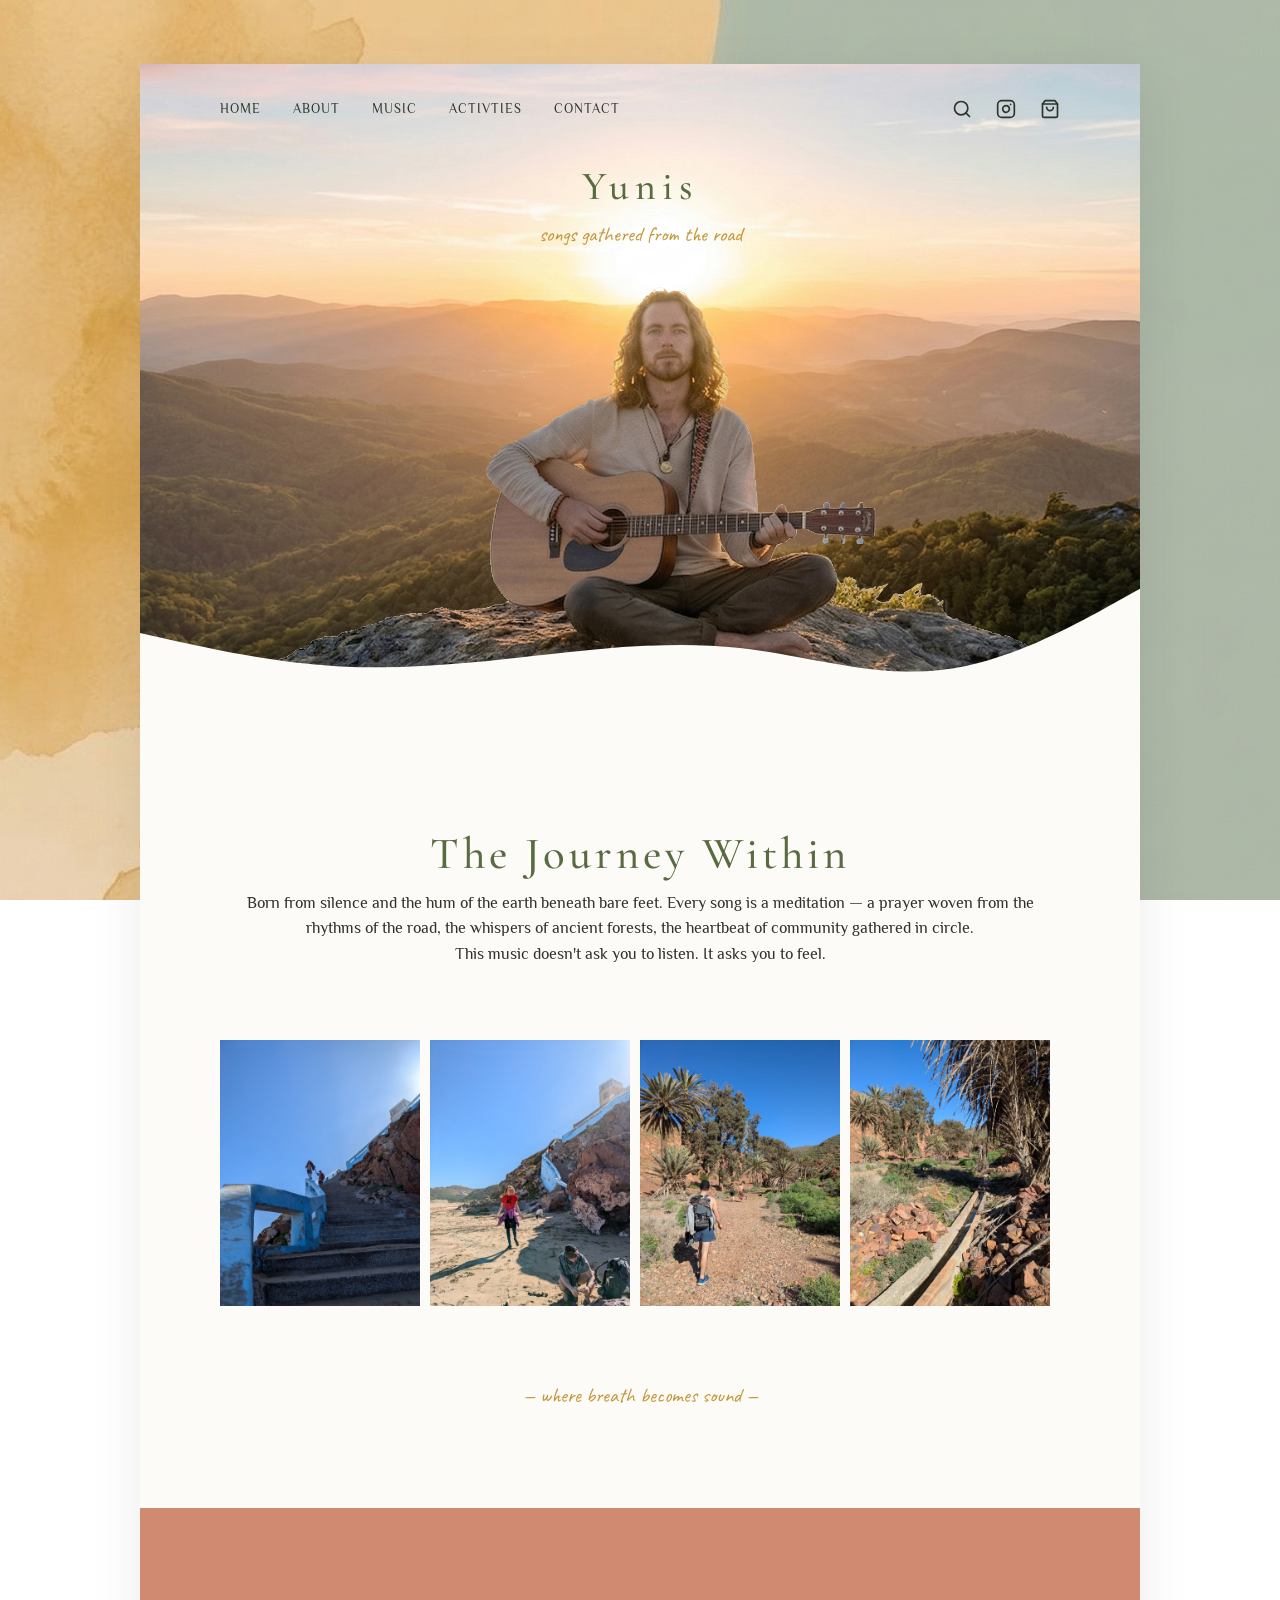
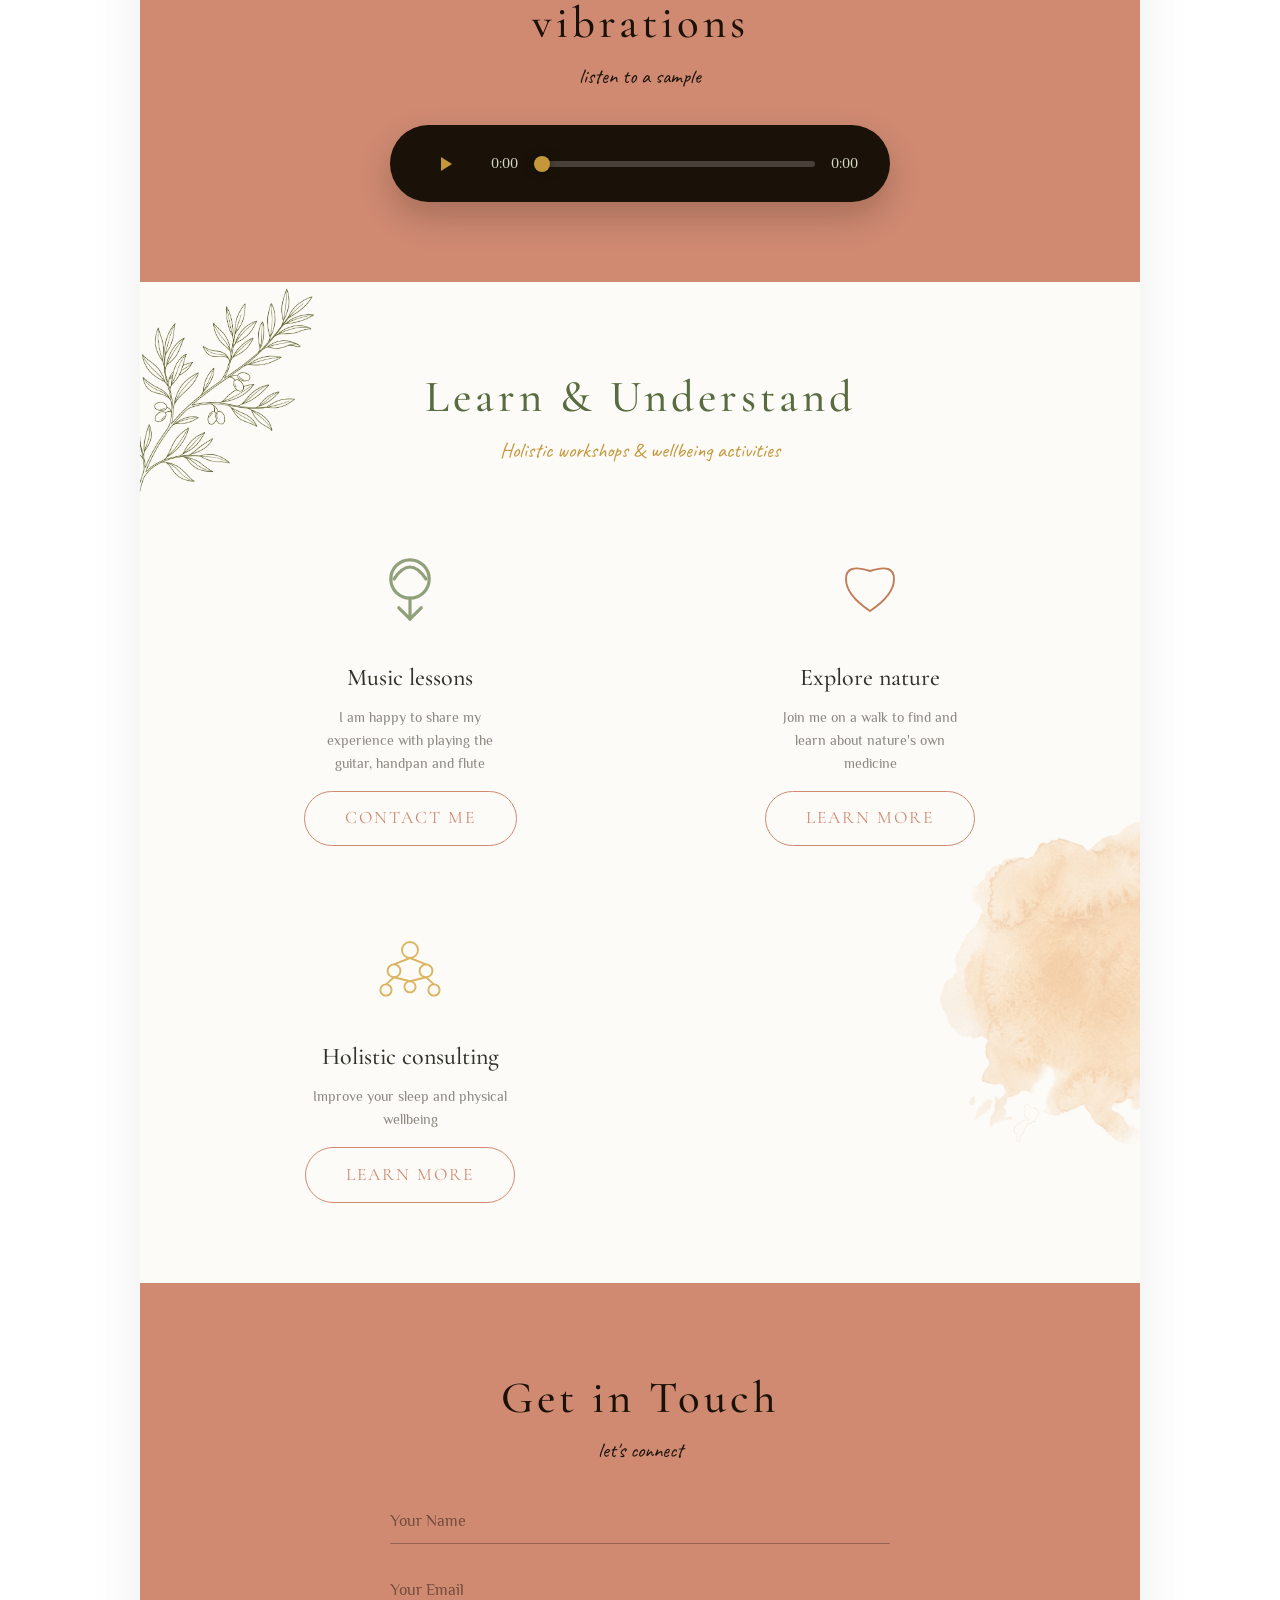
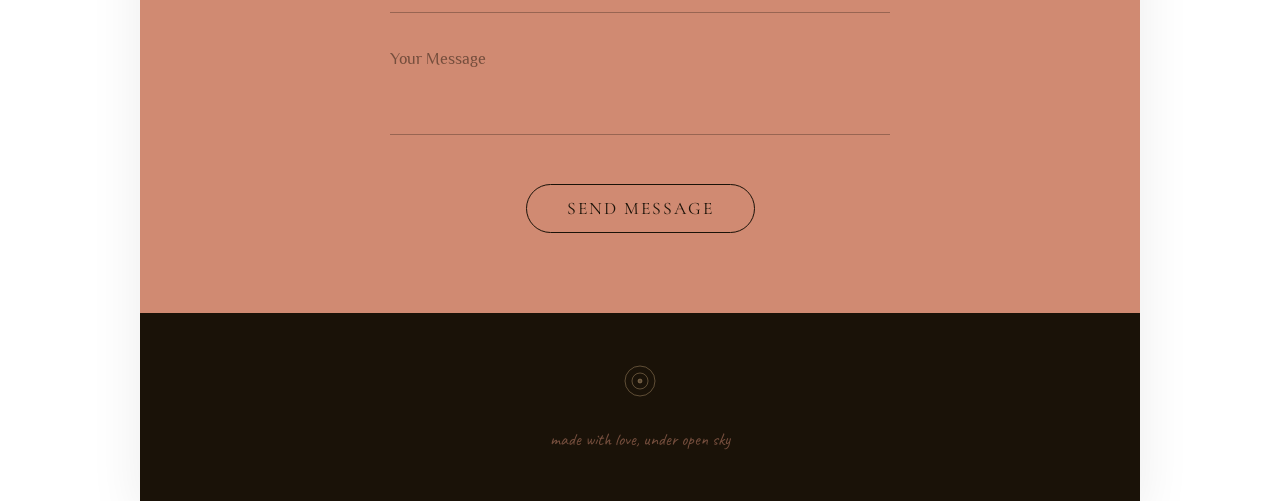
==== index.html @ eb27892f "wip" ====
<!DOCTYPE html>
<html lang="en">
<head>
    <meta charset="UTF-8">
    <meta name="viewport" content="width=device-width, initial-scale=1.0">
    <title>Yunis | Musician & Workshops</title>
    <link rel="stylesheet" href="style.css">
</head>
<body>

<div class="page-container">
    <header class="hero-header">
        <div class="parallax-bg layer-bg"></div>
        <div class="parallax-bg layer-fg"></div>
        <nav class="navbar">
            <ul class="nav-links">
                <li><a href="/">HOME</a></li>
                <li><a href="#about">ABOUT</a></li>
                <li><a href="#music">MUSIC</a></li>
                <li><a href="#activities">ACTIVTIES</a></li>
                <li><a href="#contact">CONTACT</a></li>
            </ul>
            <div class="nav-icons">
                <svg class="icon" viewBox="0 0 24 24" fill="none" stroke="currentColor" stroke-width="2"
                     stroke-linecap="round" stroke-linejoin="round">
                    <circle cx="11" cy="11" r="8"></circle>
                    <line x1="21" y1="21" x2="16.65" y2="16.65"></line>
                </svg>
                <svg class="icon" viewBox="0 0 24 24" fill="none" stroke="currentColor" stroke-width="2"
                     stroke-linecap="round" stroke-linejoin="round">
                    <rect x="2" y="2" width="20" height="20" rx="5" ry="5"></rect>
                    <path d="M16 11.37A4 4 0 1 1 12.63 8 4 4 0 0 1 16 11.37z"></path>
                    <line x1="17.5" y1="6.5" x2="17.51" y2="6.5"></line>
                </svg>
                <svg class="icon" viewBox="0 0 24 24" fill="none" stroke="currentColor" stroke-width="2"
                     stroke-linecap="round" stroke-linejoin="round">
                    <path d="M6 2L3 6v14a2 2 0 0 0 2 2h14a2 2 0 0 0 2-2V6l-3-4z"></path>
                    <line x1="3" y1="6" x2="21" y2="6"></line>
                    <path d="M16 10a4 4 0 0 1-8 0"></path>
                </svg>
            </div>
        </nav>

        <div>
            <h1>Yunis</h1>
            <p class="section-subtitle">songs gathered from the road</p>

        </div>

        <div class="wave-bottom">
            <svg viewBox="0 0 1440 320" preserveAspectRatio="none">
                <path fill="#FDFBF7" fill-opacity="1"
                      d="M0,160L48,170.7C96,181,192,203,288,208C384,213,480,203,576,192C672,181,768,171,864,181.3C960,192,1056,224,1152,213.3C1248,203,1344,149,1392,122.7L1440,96L1440,320L1392,320C1344,320,1248,320,1152,320C1056,320,960,320,864,320C768,320,672,320,576,320C480,320,384,320,288,320C192,320,96,320,48,320L0,320Z"></path>
            </svg>
        </div>
    </header>

    <main>
        <section id="about">
            <h2 class="section-title">The Journey Within</h2>

            <p>
                Born from silence and the hum of the earth beneath bare feet. Every song is a meditation — a prayer
                woven from the rhythms of the road, the whispers of ancient forests, the heartbeat of community gathered
                in circle.
            </p>
            <p>
                This music doesn't ask you to listen. It asks you to feel.
            </p>
            <span class="separator"></span>

            <div class="gallery">
                <img class="gallery-image" src="assets/images/photo_5440877095157437845_y.jpg">
                <img class="gallery-image" src="assets/images/photo_5440877095157437846_y.jpg">
                <img class="gallery-image" src="assets/images/photo_5440877095157437847_y.jpg">
                <img class="gallery-image" src="assets/images/photo_5440877095157437848_y.jpg">
            </div>

            <span class="separator"></span>

            <p class="section-subtitle">— where breath becomes sound —</p>

        </section>

        <section id="music">
            <h2 class="section-title">vibrations</h2>
            <p class="section-subtitle">listen to a sample</p>
            <div class="music-player-container">
                <div class="custom-player">
                    <audio id="audio-element">
                        <source src="../yunis.mp3" type="audio/mpeg">
                    </audio>
                    <button id="play-pause-btn" class="player-btn">
                        <svg class="play-icon" viewBox="0 0 24 24" fill="currentColor">
                            <path d="M8 5v14l11-7z"/>
                        </svg>
                        <svg class="pause-icon" viewBox="0 0 24 24" fill="currentColor" style="display: none;">
                            <path d="M6 19h4V5H6v14zm8-14v14h4V5h-4z"/>
                        </svg>
                    </button>
                    <div class="progress-container">
                        <span id="current-time">0:00</span>
                        <input type="range" id="progress-bar" value="0" max="100">
                        <span id="duration">0:00</span>
                    </div>
                </div>
            </div>
        </section>

        <section id="activities">
            <img src="assets/images/plant_branch_1775364605554.png" alt="" class="decoration plant-1">
            <img src="assets/images/smudge_orange_1775364639186.png" alt="" class="decoration smudge-1">

            <h2 class="section-title">Learn & Understand</h2>
            <p class="section-subtitle">Holistic workshops & wellbeing activities</p>

            <div class="retreats-grid">
                <div class="retreat-card">
                    <div class="icon-wrapper">
                        <svg viewBox="0 0 50 50" fill="none" stroke="#8fa07a" stroke-width="2" stroke-linecap="round">
                            <circle cx="25" cy="20" r="12"></circle>
                            <path d="M25,32 L25,45"></path>
                            <path d="M18,38 L25,45 L32,38"></path>
                            <path d="M15,20 Q25,5 35,20"></path>
                        </svg>
                    </div>
                    <h3>Music lessons</h3>
                    <p class="desc">I am happy to share my experience with playing the guitar, handpan and flute</p>
                    <a href="#" class="btn-primary">Contact me</a>
                </div>

                <div class="retreat-card">
                    <div class="icon-wrapper">
                        <svg viewBox="0 0 50 50" fill="none" stroke="#c17c5a" stroke-width="1.2" stroke-linecap="round">
                            <path d="M25,40 Q10,30 10,20 Q10,10 25,15 Q40,10 40,20 Q40,30 25,40Z"></path>
                        </svg>
                    </div>
                    <h3>Explore nature</h3>
                    <p class="desc">Join me on a walk to find and learn about nature's own medicine</p>
                    <a href="#" class="btn-primary">LEARN MORE</a>
                </div>

                <div class="retreat-card">
                    <div class="icon-wrapper">
                        <svg viewBox="0 0 50 50" fill="none" stroke="#dbb563" stroke-width="1.2" stroke-linecap="round">
                            <circle cx="25" cy="15" r="5"></circle>
                            <circle cx="15" cy="28" r="4"></circle>
                            <circle cx="35" cy="28" r="4"></circle>
                            <circle cx="10" cy="40" r="3.5"></circle>
                            <circle cx="25" cy="38" r="3.5"></circle>
                            <circle cx="40" cy="40" r="3.5"></circle>
                            <path d="M25,20 L15,24 M25,20 L35,24 M15,32 L10,36.5 M15,32 L25,34.5 M35,32 L25,34.5 M35,32 L40,36.5"></path>
                        </svg>
                    </div>
                    <h3>Holistic consulting</h3>
                    <p class="desc">Improve your sleep and physical wellbeing</p>
                    <a href="#" class="btn-primary">LEARN MORE</a>
                </div>
            </div>
        </section>
        <section id="contact">
            <h2 class="section-title">Get in Touch</h2>
            <p class="section-subtitle">let's connect</p>
            
            <form class="contact-form">
                <div class="form-group">
                    <input type="text" id="name" name="name" placeholder="Your Name" required>
                </div>
                <div class="form-group">
                    <input type="email" id="email" name="email" placeholder="Your Email" required>
                </div>
                <div class="form-group">
                    <textarea id="message" name="message" rows="4" placeholder="Your Message" required></textarea>
                </div>
                <button type="submit" class="btn-primary form-submit">Send Message</button>
            </form>
        </section>
    </main>
    <footer style="background:var(--color-bg-dark);padding:3rem 2rem;text-align:center;">
        <svg width="40" height="40" viewBox="0 0 40 40" fill="none" stroke="#c9a87c" stroke-width="1"
             stroke-opacity="0.4" style="margin-bottom:1rem;">
            <circle cx="20" cy="20" r="15"></circle>
            <circle cx="20" cy="20" r="8"></circle>
            <circle cx="20" cy="20" r="2" fill="#c9a87c" fill-opacity="0.4"></circle>
        </svg>
        <p style="font-family:'Caveat',cursive;font-size:1.1rem;color:var(--color-terracotta);opacity:0.5;">
            made with love, under open sky
        </p>
    </footer>
</div>

<script>
    document.addEventListener('scroll', function() {
        const scrollPosition = window.pageYOffset;
        const bgLayer = document.querySelector('.layer-bg');
        const fgLayer = document.querySelector('.layer-fg');
        
        // Translate layers to create a parallax effect.
        // The background moves slower than the foreground.
        if (bgLayer) {
            bgLayer.style.transform = 'translateY(' + (scrollPosition * 0.5) + 'px)';
        }
        if (fgLayer) {
            fgLayer.style.transform = 'translateY(' + (scrollPosition * 0.2) + 'px)';
        }
    });

    // Custom Audio Player UI
    const audio = document.getElementById('audio-element');
    const playBtn = document.getElementById('play-pause-btn');
    
    if (audio && playBtn) {
        const playIcon = playBtn.querySelector('.play-icon');
        const pauseIcon = playBtn.querySelector('.pause-icon');
        const progressBar = document.getElementById('progress-bar');
        const currentTimeEl = document.getElementById('current-time');
        const durationEl = document.getElementById('duration');

        const formatTime = (secs) => {
            if (isNaN(secs)) return "0:00";
            const m = Math.floor(secs / 60);
            const s = Math.floor(secs % 60);
            return `${m}:${s < 10 ? '0' : ''}${s}`;
        };

        const updateDuration = () => {
            durationEl.textContent = formatTime(audio.duration);
            progressBar.max = audio.duration;
        };

        if (audio.readyState >= 1) updateDuration();
        audio.addEventListener('loadedmetadata', updateDuration);

        playBtn.addEventListener('click', () => {
            if (audio.paused) {
                audio.play();
                playIcon.style.display = 'none';
                pauseIcon.style.display = 'block';
            } else {
                audio.pause();
                playIcon.style.display = 'block';
                pauseIcon.style.display = 'none';
            }
        });

        audio.addEventListener('timeupdate', () => {
            progressBar.value = audio.currentTime;
            currentTimeEl.textContent = formatTime(audio.currentTime);
            const percentage = (audio.currentTime / audio.duration) * 100 || 0;
            progressBar.style.background = `linear-gradient(to right, var(--color-golden) 0%, var(--color-golden) ${percentage}%, rgba(255,255,255,0.2) ${percentage}%, rgba(255,255,255,0.2) 100%)`;
        });

        progressBar.addEventListener('input', () => {
            audio.currentTime = progressBar.value;
        });

        audio.addEventListener('ended', () => {
            playIcon.style.display = 'block';
            pauseIcon.style.display = 'none';
            progressBar.value = 0;
            currentTimeEl.textContent = '0:00';
            progressBar.style.background = `rgba(255,255,255,0.2)`;
        });
    }
</script>
</body>
---- style.css ----
@import url('https://fonts.googleapis.com/css2?family=Cormorant+Garamond:ital,wght@0,300;0,400;0,600;1,300;1,400&family=Philosopher:ital,wght@0,400;0,700;1,400&family=Caveat:wght@400;500;600&display=swap');

:root {
    --color-bg-light: #FDFBF7; /* Even lighter off-white for the main container */
    --color-bg-dark: #1a1208;
    --color-text-dark: #2F332A; /* Deep dark olive/brown for contrast */
    --color-text-light: #8A8881;
    --color-olive: #596B40; /* Accurate mockup olive green */
    --color-terracotta: #D08A72; /* Warm terracotta/dusty rose */
    --color-sand: #D5D7C7; /* Pale sage green for outer background */
    --color-golden: #c4973b;

    --font-heading: 'Cormorant Garamond', serif;
    --font-subtitle: 'Caveat', cursive;
    --font-body: 'Philosopher', sans-serif;

    --space-sm: 1rem;
    --space-md: 2rem;
    --space-lg: 5rem;
    --space-xl: 10rem;
}

* {
    margin: 0;
    padding: 0;
    box-sizing: border-box;
}

body {
    color: var(--color-text-dark);
    font-family: var(--font-body);
    line-height: 1.6;
    overflow-x: hidden;
    position: relative;

    background-image: url('assets/bg/bg-pattern.png');
    background-size: cover;
    background-position: center;
    background-repeat: no-repeat;
    background-attachment: fixed;
}

/* Typography */
h1, h2, h3, h4, .section-title {
    font-family: var(--font-heading), serif;
    font-weight: 500;
    text-align: center;
}

h1 {
    font-size: 2.5rem;
    color: var(--color-olive);
    letter-spacing: 6px;
}

.section-title {
    font-size: 2.8rem;
    letter-spacing: 4px;
    color: var(--color-olive);
}

.section-subtitle {
    text-align: center;
    font-family: var(--font-subtitle);
    font-size: 1.3rem;
    color: var(--color-golden);
    margin-bottom: 1rem;
    /*font-size: 1.1rem;*/
    /*font-style: italic;*/
    /*color: var(--color-text-light);*/
    /*margin-bottom: var(--space-lg);*/
    /*font-weight: 400;*/
}

.page-container {
    max-width: 1000px;
    width: 95%;
    margin: 4rem auto 0 auto;
    background-color: var(--color-bg-light);
    box-shadow: 0 15px 50px rgba(0,0,0,0.08); /* Soft floating shadow */
    position: relative;
    overflow: hidden;
}

header {
    position: relative;
    height: 75vh;
    overflow: hidden;
    display: flex;
    flex-direction: column;
}

header .parallax-bg {
    position: absolute;
    top: -10%; 
    left: -10%;
    right: -10%;
    bottom: -10%;
    background-size: cover;
    background-repeat: no-repeat;
    z-index: 0;
    will-change: transform;
}

header .layer-bg {
    background-image: url("assets/bg/background.png");
    background-position: center center;
}

header .layer-fg {
    background-image: url("assets/bg/foreground.png");
    background-position: center bottom;
}

header > *:not(.parallax-bg):not(.wave-bottom) {
    position: relative;
    z-index: 2;
}

.wave-bottom {
    position: absolute;
    bottom: -5px; /* Offset subpixel rendering */
    left: 0;
    width: 100%;
    line-height: 0;
    z-index: 3;
}

section {
    padding: var(--space-lg) var(--space-lg);
    text-align: center;
    position: relative;
    z-index: 5;
    background: transparent;
}

.separator {
    display: inline-block;
    margin: var(--space-md) 0;
}
.gallery {
    display: flex;
    gap: 10px;
    object-fit: cover;
    /*flex-direction: column;*/
    /*justify-content: space-evenly;*/
}

.gallery-image {
    max-width: 200px;
    height: auto;
}

.decoration {
    position: absolute;
}

.plant-1 {
    top: 0;
    left: -28px;
    width: 20%;
    transform: rotate(2deg);
}

.smudge-1 {
    top: 50%;
    right: -150px;
    width: 40%;
    opacity: 0.4;
}

.retreats-grid {
    display: grid;
    grid-template-columns: repeat(auto-fit, minmax(250px, 1fr));
    gap: var(--space-lg);
    margin-top: var(--space-lg);
}

.retreat-card {
    display: flex;
    flex-direction: column;
    align-items: center;
    transition: transform 0.4s ease;
}

.retreat-card:hover {
    transform: translateY(-10px);
}

.icon-wrapper {
    width: 80px;
    height: 80px;
    margin-bottom: var(--space-md);
}

/* Music Section */
#music {
    background-color: var(--color-terracotta);
    color: var(--color-text-dark);
    /* Giving it a solid block feel */
    margin: 0; 
}

#music .section-title,
#music .section-subtitle {
    color: var(--color-bg-dark);
}

.music-player-container {
    display: flex;
    justify-content: center;
    margin-top: var(--space-md);
}

.custom-player {
    display: flex;
    align-items: center;
    gap: 1.5rem;
    background: var(--color-bg-dark);
    padding: 1rem 2rem;
    border-radius: 50px;
    box-shadow: 0 15px 35px rgba(0,0,0,0.2);
    width: 100%;
    max-width: 500px;
}

.player-btn {
    background: none;
    border: none;
    color: var(--color-golden);
    cursor: pointer;
    width: 45px;
    height: 45px;
    display: flex;
    justify-content: center;
    align-items: center;
    border-radius: 50%;
    transition: all 0.3s ease;
    flex-shrink: 0;
}

.player-btn:hover {
    background: rgba(255, 255, 255, 0.05);
    transform: scale(1.05);
}

.player-btn svg {
    width: 24px;
    height: 24px;
}

.progress-container {
    display: flex;
    align-items: center;
    gap: 1rem;
    flex-grow: 1;
    color: var(--color-sand);
    font-size: 0.9rem;
    font-family: var(--font-body);
}

#progress-bar {
    -webkit-appearance: none;
    appearance: none;
    flex-grow: 1;
    height: 6px;
    background: rgba(255, 255, 255, 0.2);
    border-radius: 10px;
    cursor: pointer;
    outline: none;
    transition: background 0.1s ease;
}

#progress-bar::-webkit-slider-thumb {
    -webkit-appearance: none;
    appearance: none;
    width: 16px;
    height: 16px;
    border-radius: 50%;
    background: var(--color-golden);
    cursor: pointer;
    box-shadow: 0 0 10px rgba(0,0,0,0.5);
    transition: transform 0.2s ease;
}

#progress-bar::-webkit-slider-thumb:hover {
    transform: scale(1.2);
}

#progress-bar::-moz-range-thumb {
    width: 16px;
    height: 16px;
    border-radius: 50%;
    background: var(--color-golden);
    cursor: pointer;
    border: none;
}

.retreat-card h3 {
    font-size: 1.5rem;
    margin-bottom: 0.5rem;
}

.retreat-card .date {
    font-size: 0.8rem;
    color: var(--color-text-light);
    margin-bottom: 0.5rem;
}

.retreat-card .desc {
    font-size: 0.9rem;
    color: var(--color-text-light);
    max-width: 200px;
    margin-bottom: 1rem;
}

/* Navbar */
.navbar {
    display: flex;
    justify-content: space-between;
    align-items: center;
    padding: var(--space-md) var(--space-lg);
    width: 100%;
}

.nav-links {
    list-style: none;
    display: flex;
    gap: var(--space-md);
}

.nav-links a {
    text-decoration: none;
    color: var(--color-text-dark);
    font-size: 0.8rem;
    font-weight: 500;
    letter-spacing: 1px;
    text-transform: uppercase;
    transition: color 0.3s ease;
    position: relative;
    padding-bottom: 5px;
}

.nav-links a::after {
    content: '';
    position: absolute;
    width: 0;
    height: 1px;
    bottom: 0;
    left: 0;
    background-color: var(--color-terracotta);
    transition: width 0.3s ease;
}

.nav-links a:hover {
    color: var(--color-terracotta);
}

.nav-links a:hover::after {
    width: 100%;
}

.nav-icons {
    display: flex;
    gap: 1.5rem;
}

.icon {
    width: 20px;
    height: 20px;
    cursor: pointer;
    transition: stroke 0.3s ease;
    stroke: var(--color-text-dark);
}

.icon:hover {
    stroke: var(--color-terracotta);
}

/* Buttons */
.btn-primary {
    text-transform: uppercase;
    display: inline-block;
    background-color: transparent;
    color: var(--color-terracotta);
    padding: 0.8rem 2.5rem;
    text-decoration: none;
    font-family: var(--font-heading);
    font-size: 1.1rem;
    letter-spacing: 2px;
    transition: all 0.4s ease;
    border: 1px solid var(--color-terracotta);
    cursor: pointer;
    border-radius: 40px;
    position: relative;
    overflow: hidden;
    z-index: 1;
}

.btn-primary::before {
    content: '';
    position: absolute;
    top: 0; left: 0;
    width: 100%; height: 100%;
    background-color: var(--color-terracotta);
    z-index: -1;
    transition: transform 0.4s ease;
    transform: scaleX(0);
    transform-origin: right;
}

.btn-primary:hover {
    color: white;
}

.btn-primary:hover::before {
    transform: scaleX(1);
    transform-origin: left;
}

/* Contact Section */
#contact {
    background-color: var(--color-terracotta);
    color: var(--color-bg-dark);
}

#contact .section-title,
#contact .section-subtitle {
    color: var(--color-bg-dark);
}

.contact-form {
    max-width: 500px;
    margin: var(--space-md) auto 0;
    display: flex;
    flex-direction: column;
    gap: 1.5rem;
}

.form-group input,
.form-group textarea {
    width: 100%;
    padding: 0.8rem 0;
    background: transparent;
    border: none;
    border-bottom: 1px solid rgba(26, 18, 8, 0.3); /* dark color with low opacity */
    color: var(--color-bg-dark);
    font-family: var(--font-body);
    font-size: 1rem;
    outline: none;
    transition: border-color 0.3s ease;
    resize: none;
}

.form-group input::placeholder,
.form-group textarea::placeholder {
    color: rgba(26, 18, 8, 0.5);
}

.form-group input:focus,
.form-group textarea:focus {
    border-bottom-color: var(--color-bg-dark);
}

.form-submit {
    margin-top: 1rem;
    align-self: center; /* Centering the button */
    border-color: var(--color-bg-dark);
    color: var(--color-bg-dark);
}

.form-submit::before {
    background-color: var(--color-bg-dark);
}

.form-submit:hover {
    color: var(--color-terracotta);
}
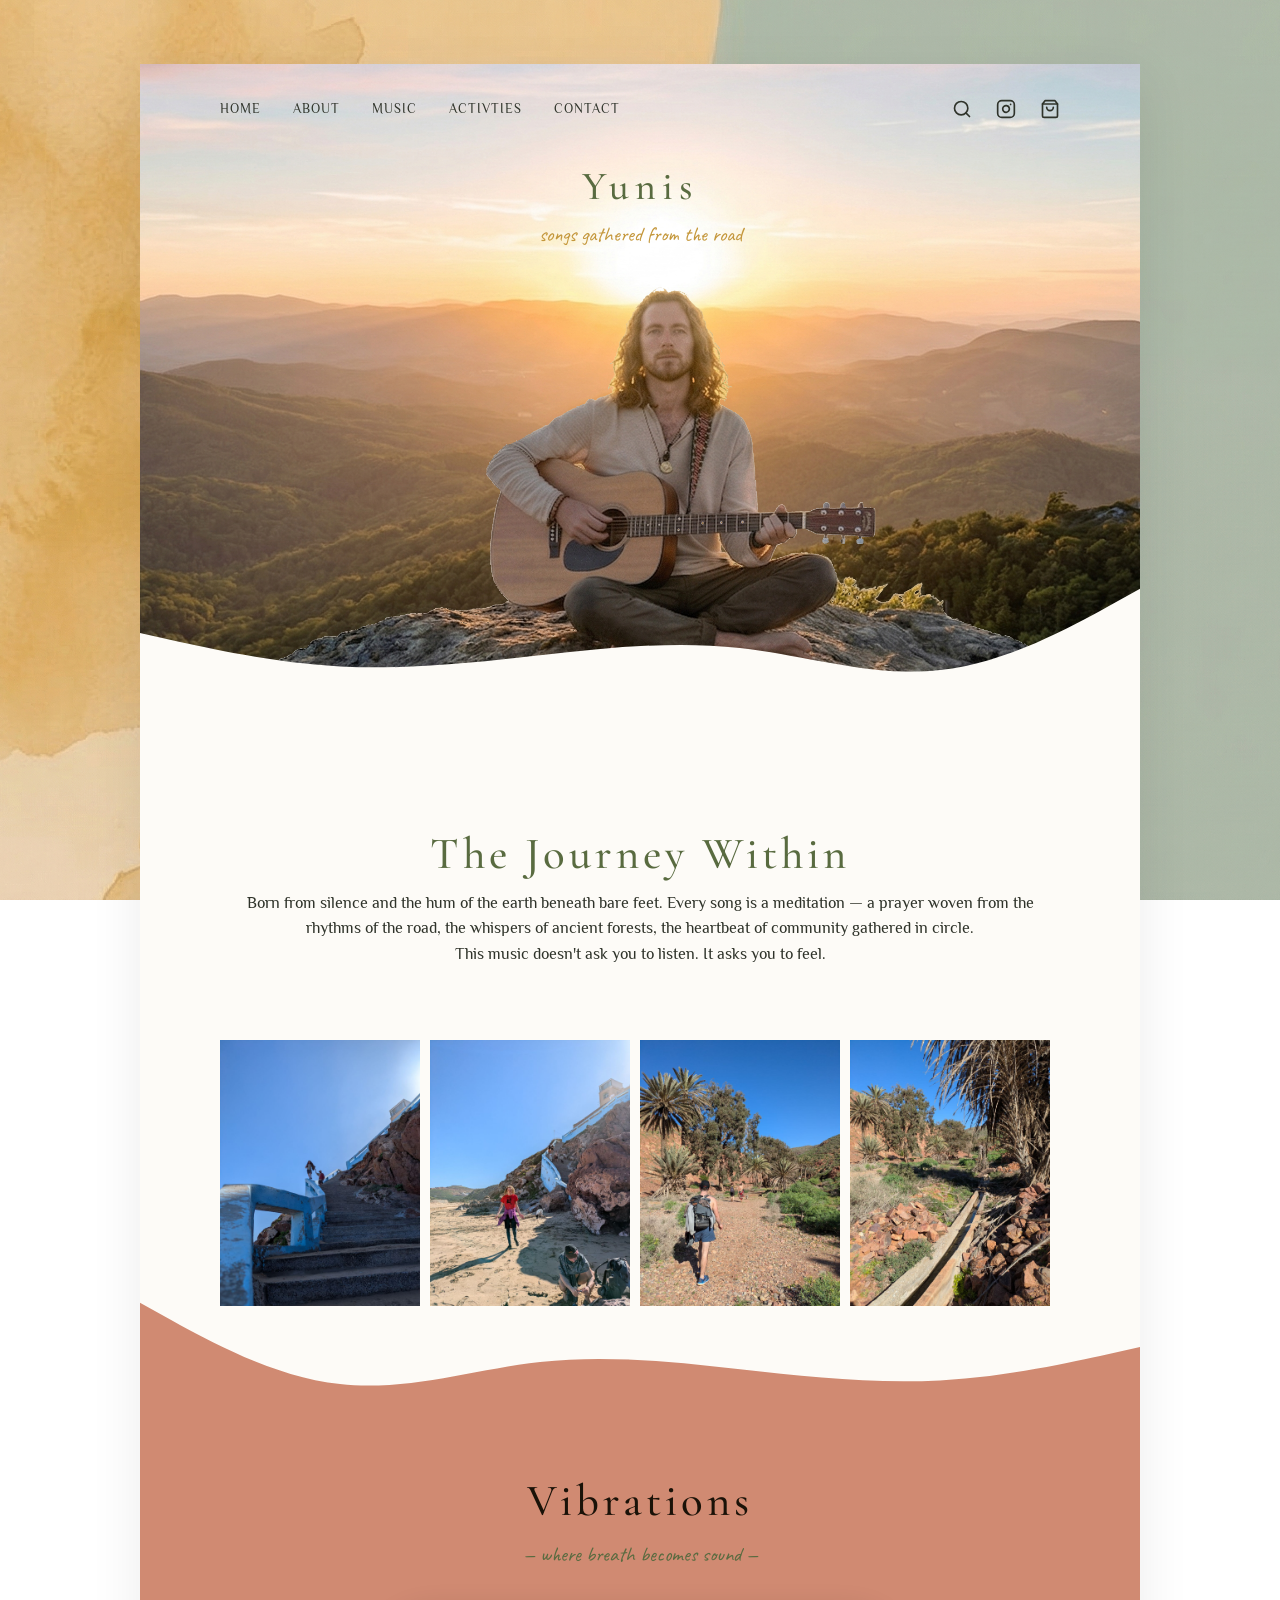
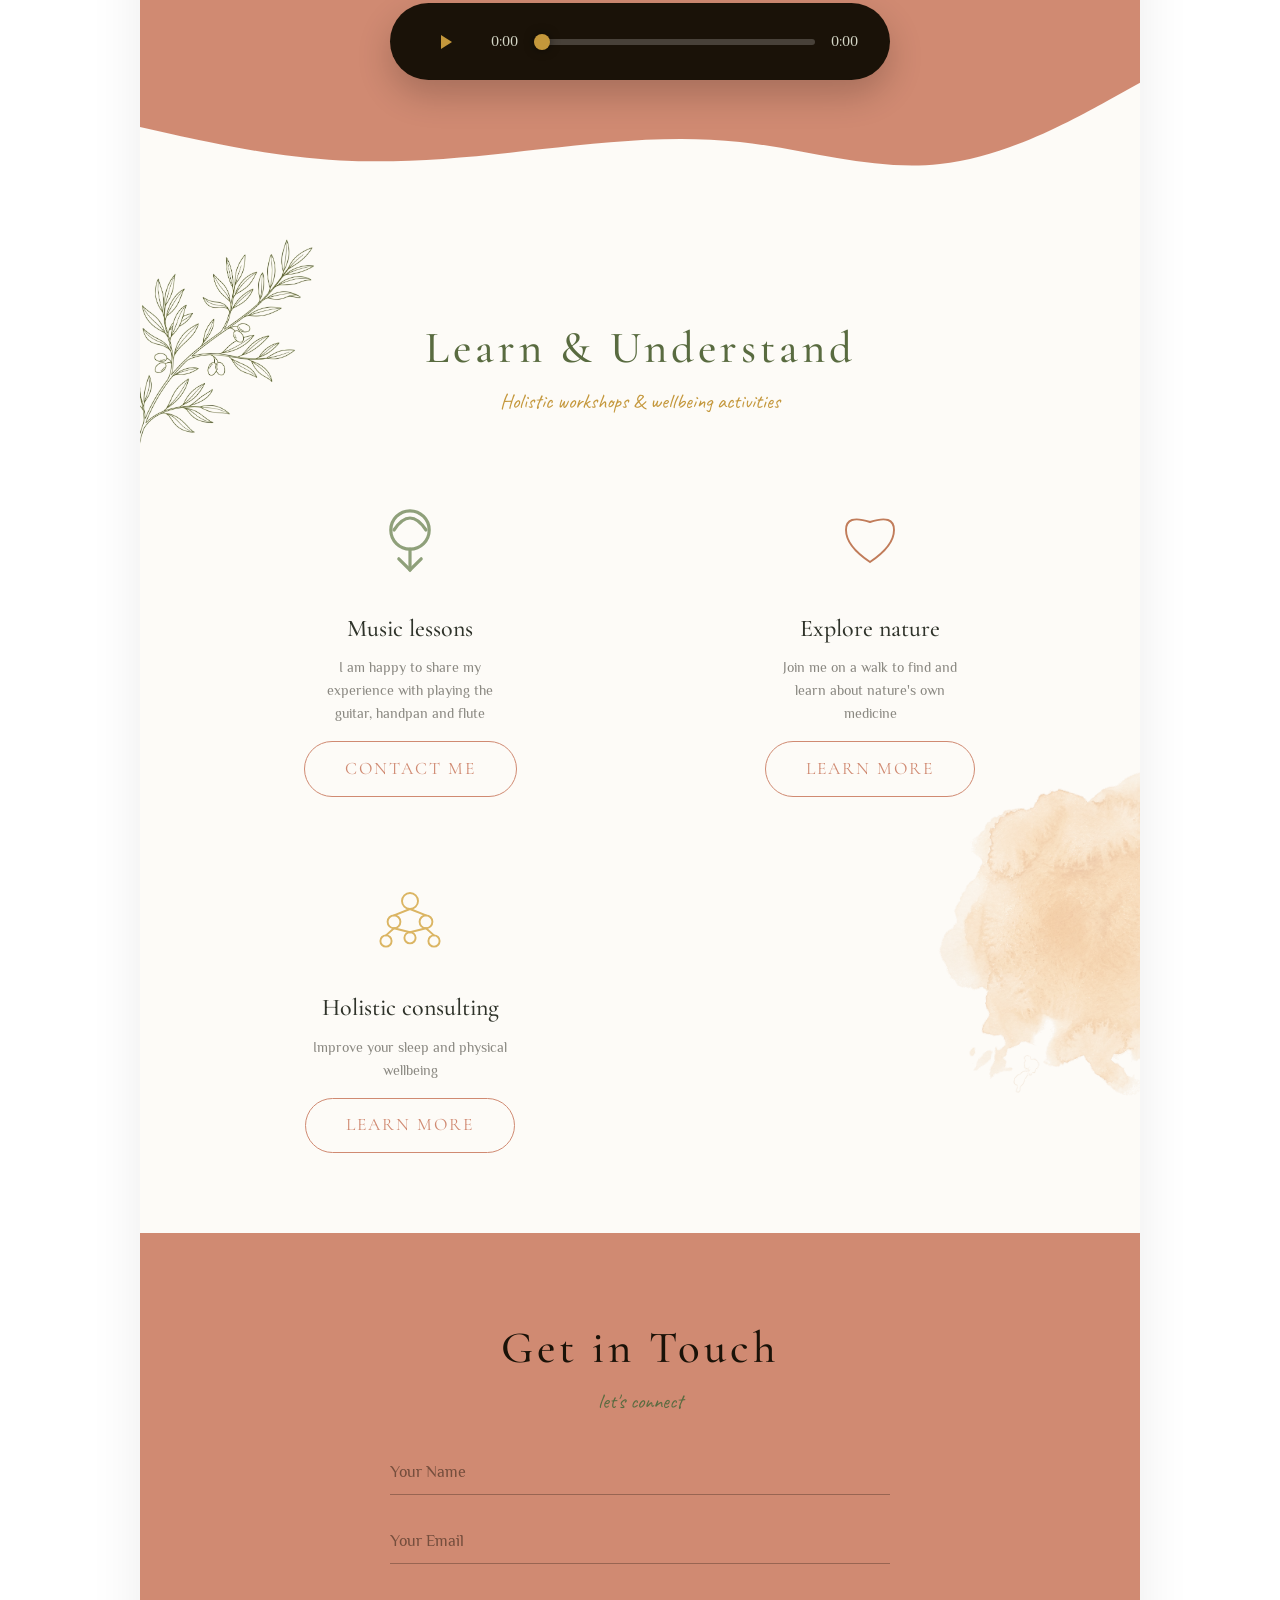
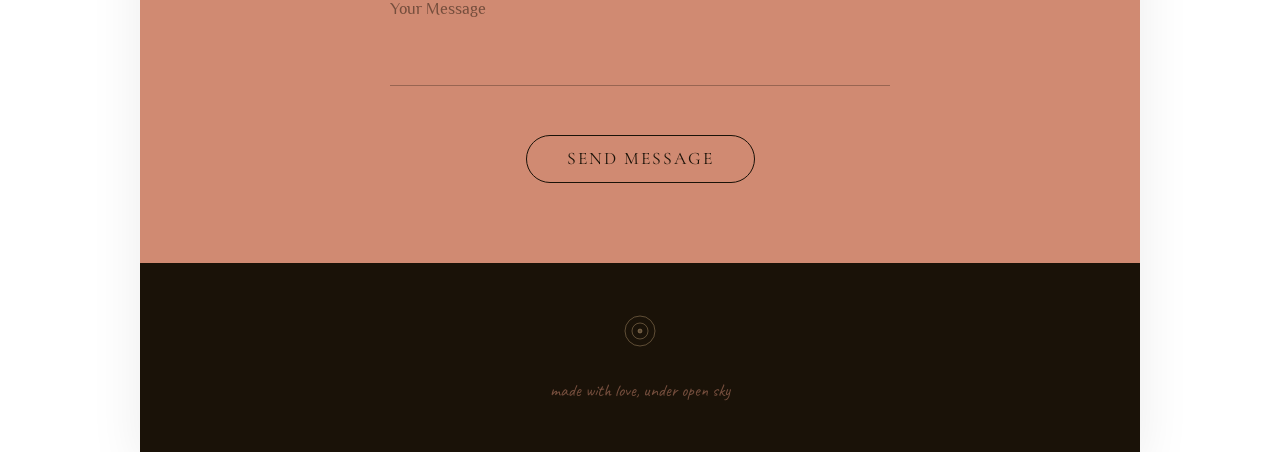
==== commit 75d117e1: "wip" ====
--- a/index.html
+++ b/index.html
@@ -75,16 +75,18 @@
                 <img class="gallery-image" src="assets/images/photo_5440877095157437847_y.jpg">
                 <img class="gallery-image" src="assets/images/photo_5440877095157437848_y.jpg">
             </div>
-
-            <span class="separator"></span>
-
+        </section>
+
+        <section id="music">
+            <div class="wave-top">
+                <svg viewBox="0 0 1440 320" preserveAspectRatio="none">
+                    <path fill="#D08A72" fill-opacity="1"
+                          d="M0,160L48,170.7C96,181,192,203,288,208C384,213,480,203,576,192C672,181,768,171,864,181.3C960,192,1056,224,1152,213.3C1248,203,1344,149,1392,122.7L1440,96L1440,320L1392,320C1344,320,1248,320,1152,320C1056,320,960,320,864,320C768,320,672,320,576,320C480,320,384,320,288,320C192,320,96,320,48,320L0,320Z"></path>
+                </svg>
+            </div>
+
+            <h2 class="section-title">Vibrations</h2>
             <p class="section-subtitle">— where breath becomes sound —</p>
-
-        </section>
-
-        <section id="music">
-            <h2 class="section-title">vibrations</h2>
-            <p class="section-subtitle">listen to a sample</p>
             <div class="music-player-container">
                 <div class="custom-player">
                     <audio id="audio-element">
@@ -105,6 +107,15 @@
                     </div>
                 </div>
             </div>
+
+            <span class="separator"></span>
+            <div class="wave-bottom">
+                <svg viewBox="0 0 1440 320" preserveAspectRatio="none">
+                    <path fill="#FDFBF7" fill-opacity="1"
+                          d="M0,160L48,170.7C96,181,192,203,288,208C384,213,480,203,576,192C672,181,768,171,864,181.3C960,192,1056,224,1152,213.3C1248,203,1344,149,1392,122.7L1440,96L1440,320L1392,320C1344,320,1248,320,1152,320C1056,320,960,320,864,320C768,320,672,320,576,320C480,320,384,320,288,320C192,320,96,320,48,320L0,320Z"></path>
+                </svg>
+            </div>
+
         </section>
 
         <section id="activities">
@@ -157,11 +168,12 @@
                     <a href="#" class="btn-primary">LEARN MORE</a>
                 </div>
             </div>
+
         </section>
         <section id="contact">
             <h2 class="section-title">Get in Touch</h2>
             <p class="section-subtitle">let's connect</p>
-            
+
             <form class="contact-form">
                 <div class="form-group">
                     <input type="text" id="name" name="name" placeholder="Your Name" required>
@@ -190,11 +202,11 @@
 </div>
 
 <script>
-    document.addEventListener('scroll', function() {
+    document.addEventListener('scroll', function () {
         const scrollPosition = window.pageYOffset;
         const bgLayer = document.querySelector('.layer-bg');
         const fgLayer = document.querySelector('.layer-fg');
-        
+
         // Translate layers to create a parallax effect.
         // The background moves slower than the foreground.
         if (bgLayer) {
@@ -208,7 +220,7 @@
     // Custom Audio Player UI
     const audio = document.getElementById('audio-element');
     const playBtn = document.getElementById('play-pause-btn');
-    
+
     if (audio && playBtn) {
         const playIcon = playBtn.querySelector('.play-icon');
         const pauseIcon = playBtn.querySelector('.pause-icon');
@@ -259,7 +271,7 @@
             pauseIcon.style.display = 'none';
             progressBar.value = 0;
             currentTimeEl.textContent = '0:00';
-            progressBar.style.background = `rgba(255,255,255,0.2)`;
+            progressBar.style.background = `rgba(255, 255, 255, 0.2)`;
         });
     }
 </script>
--- a/style.css
+++ b/style.css
@@ -112,9 +112,19 @@
     background-position: center bottom;
 }
 
-header > *:not(.parallax-bg):not(.wave-bottom) {
+header > *:not(.parallax-bg):not(.wave-bottom):not(.wave-top) {
     position: relative;
     z-index: 2;
+}
+
+.wave-top {
+    position: absolute;
+    top: -150px; /* Offset subpixel rendering */
+    left: 0;
+    width: 100%;
+    line-height: 0;
+    z-index: 3;
+    transform: rotateY(180deg);
 }
 
 .wave-bottom {
@@ -201,9 +211,12 @@
     margin: 0; 
 }
 
-#music .section-title,
+#music .section-title {
+    color: var(--color-bg-dark);
+}
+
 #music .section-subtitle {
-    color: var(--color-bg-dark);
+    color: var(--color-olive);
 }
 
 .music-player-container {
@@ -424,9 +437,11 @@
     color: var(--color-bg-dark);
 }
 
-#contact .section-title,
+#contact .section-title {
+    color: var(--color-bg-dark);
+}
 #contact .section-subtitle {
-    color: var(--color-bg-dark);
+    color: var(--color-olive);
 }
 
 .contact-form {
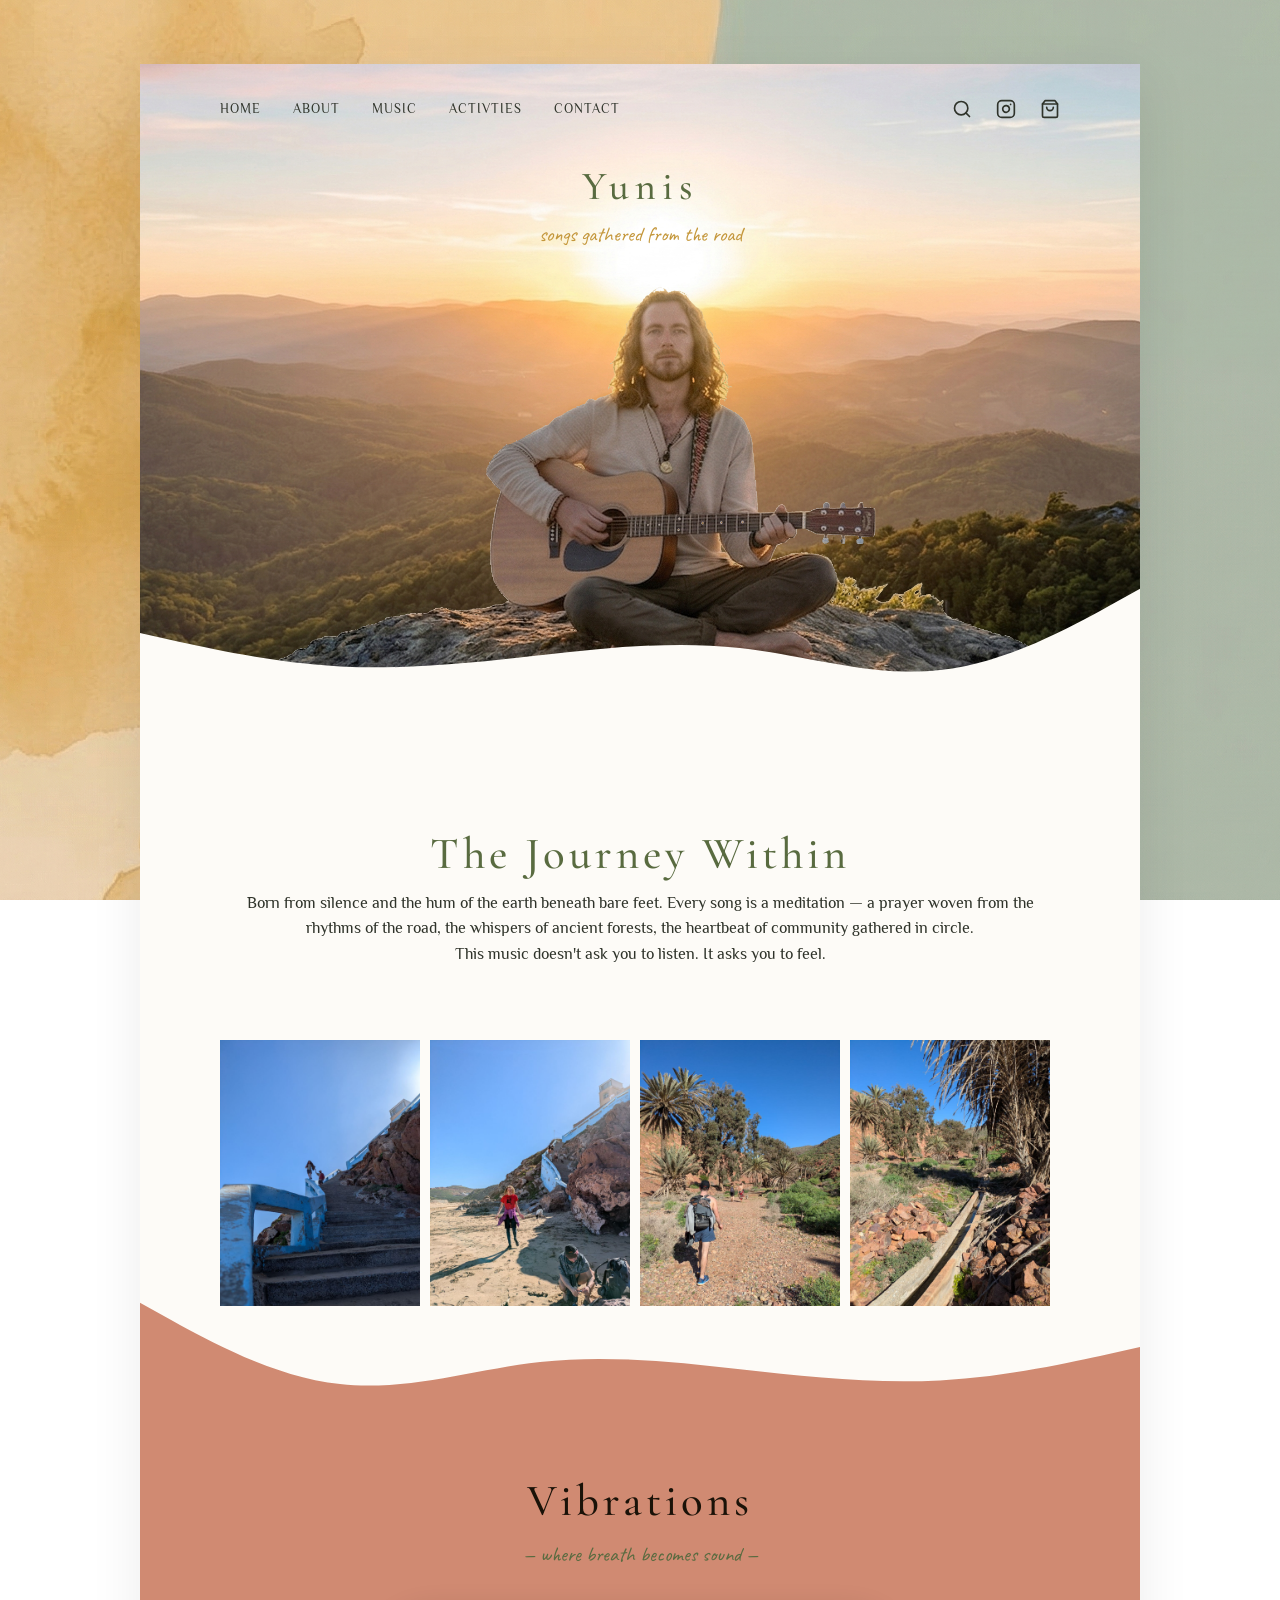
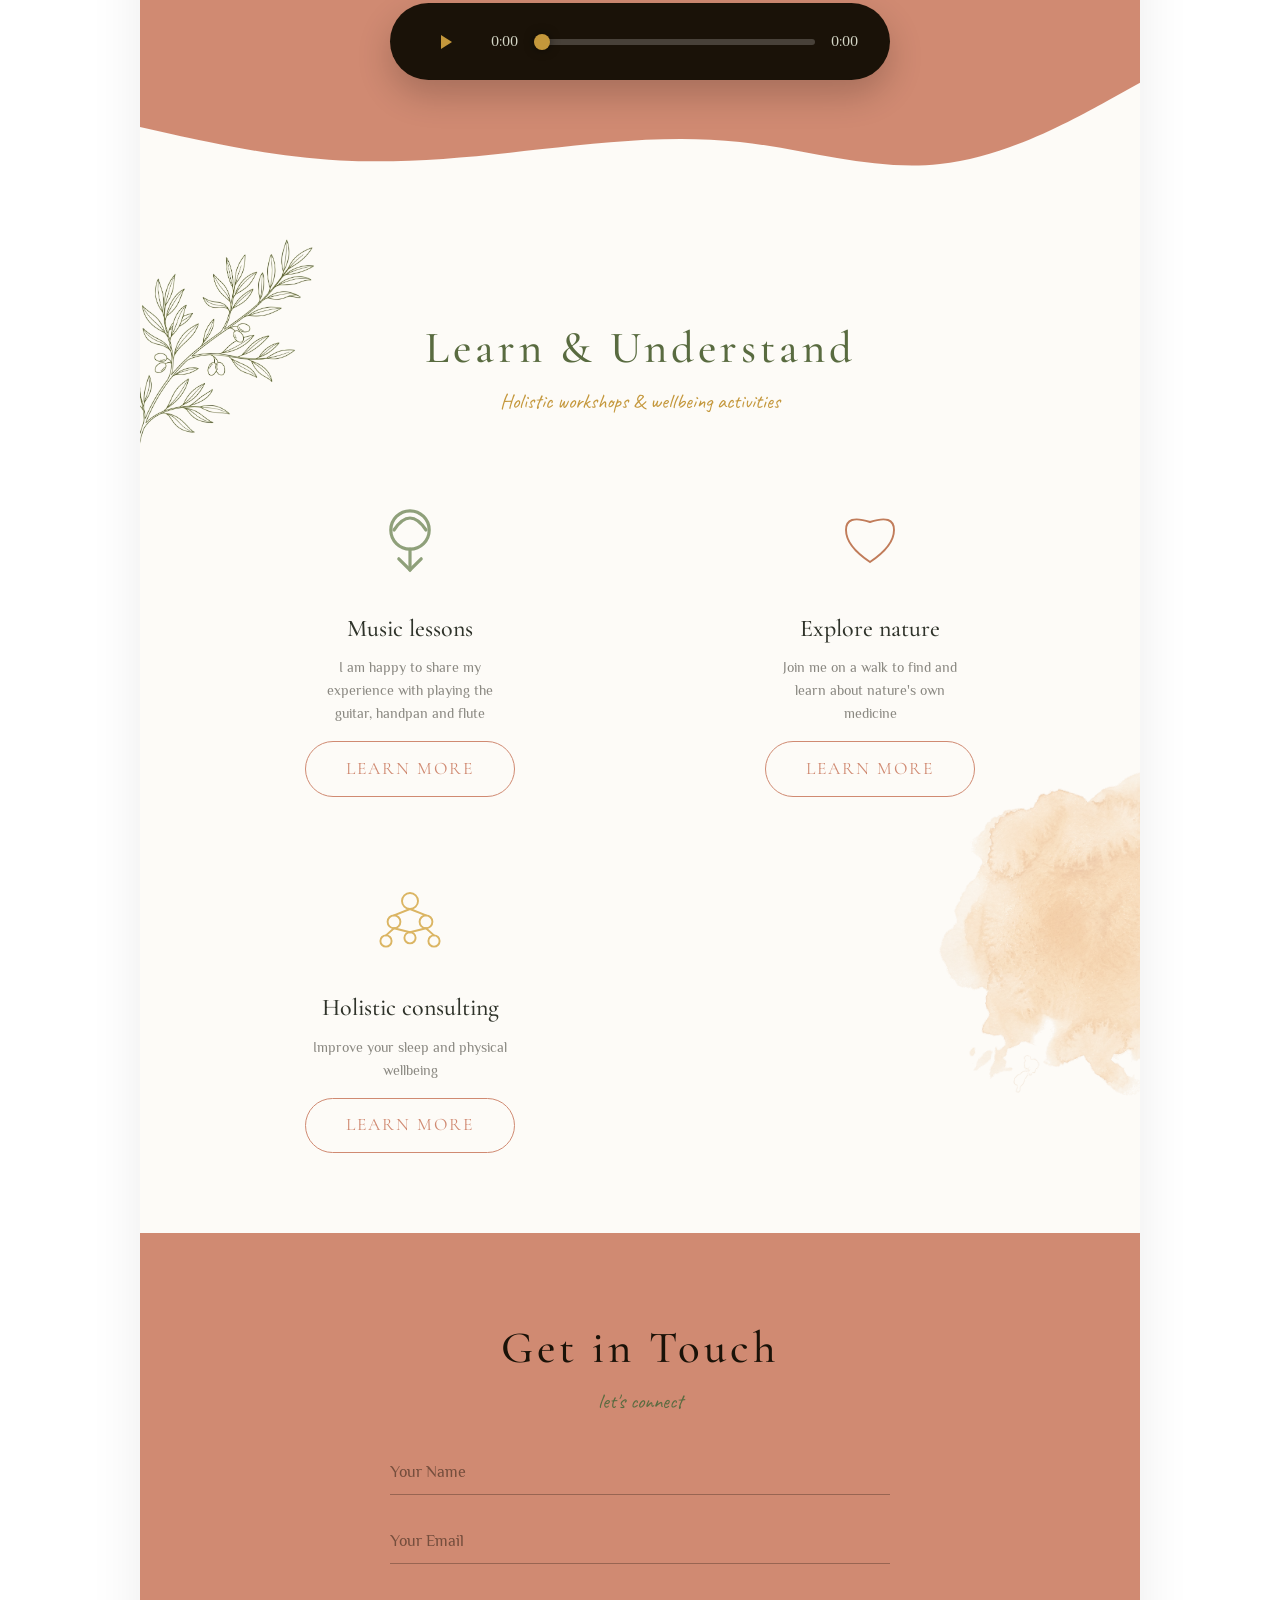
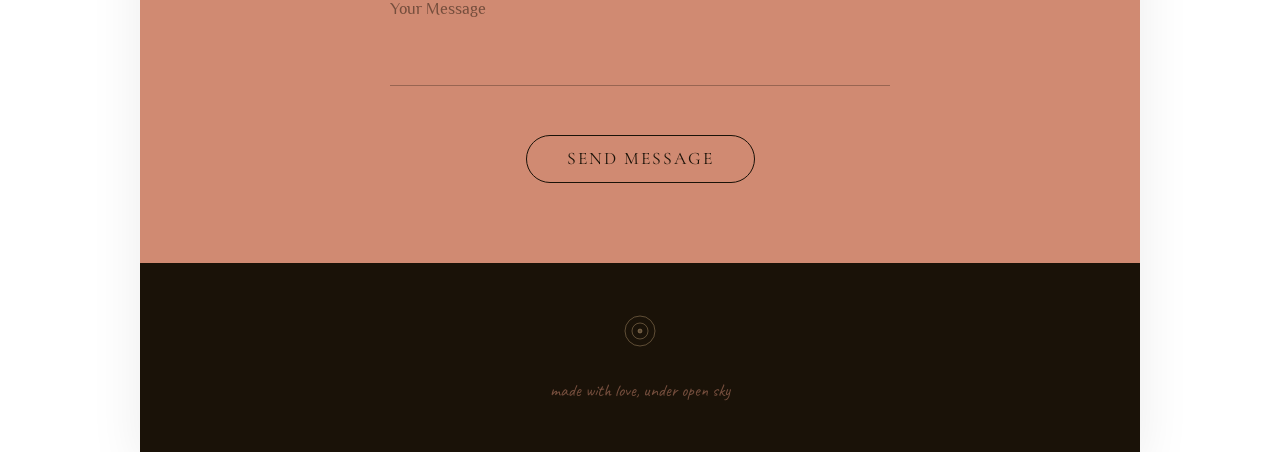
==== commit 21c7ccee: "extra pages with text copy" ====
--- a/index.html
+++ b/index.html
@@ -3,6 +3,7 @@
 <head>
     <meta charset="UTF-8">
     <meta name="viewport" content="width=device-width, initial-scale=1.0">
+
     <title>Yunis | Musician & Workshops</title>
     <link rel="stylesheet" href="style.css">
 </head>
@@ -14,7 +15,7 @@
         <div class="parallax-bg layer-fg"></div>
         <nav class="navbar">
             <ul class="nav-links">
-                <li><a href="/">HOME</a></li>
+                <li><a href="./">HOME</a></li>
                 <li><a href="#about">ABOUT</a></li>
                 <li><a href="#music">MUSIC</a></li>
                 <li><a href="#activities">ACTIVTIES</a></li>
@@ -137,7 +138,7 @@
                     </div>
                     <h3>Music lessons</h3>
                     <p class="desc">I am happy to share my experience with playing the guitar, handpan and flute</p>
-                    <a href="#" class="btn-primary">Contact me</a>
+                    <a href="music-lessons.html" class="btn-primary">LEARN MORE</a>
                 </div>
 
                 <div class="retreat-card">
@@ -148,7 +149,7 @@
                     </div>
                     <h3>Explore nature</h3>
                     <p class="desc">Join me on a walk to find and learn about nature's own medicine</p>
-                    <a href="#" class="btn-primary">LEARN MORE</a>
+                    <a href="explore-nature.html" class="btn-primary">LEARN MORE</a>
                 </div>
 
                 <div class="retreat-card">
@@ -165,7 +166,7 @@
                     </div>
                     <h3>Holistic consulting</h3>
                     <p class="desc">Improve your sleep and physical wellbeing</p>
-                    <a href="#" class="btn-primary">LEARN MORE</a>
+                    <a href="holistic-consulting.html" class="btn-primary">LEARN MORE</a>
                 </div>
             </div>
 
--- a/style.css
+++ b/style.css
@@ -18,6 +18,10 @@
     --space-md: 2rem;
     --space-lg: 5rem;
     --space-xl: 10rem;
+}
+
+html {
+    scroll-behavior: smooth;
 }
 
 * {
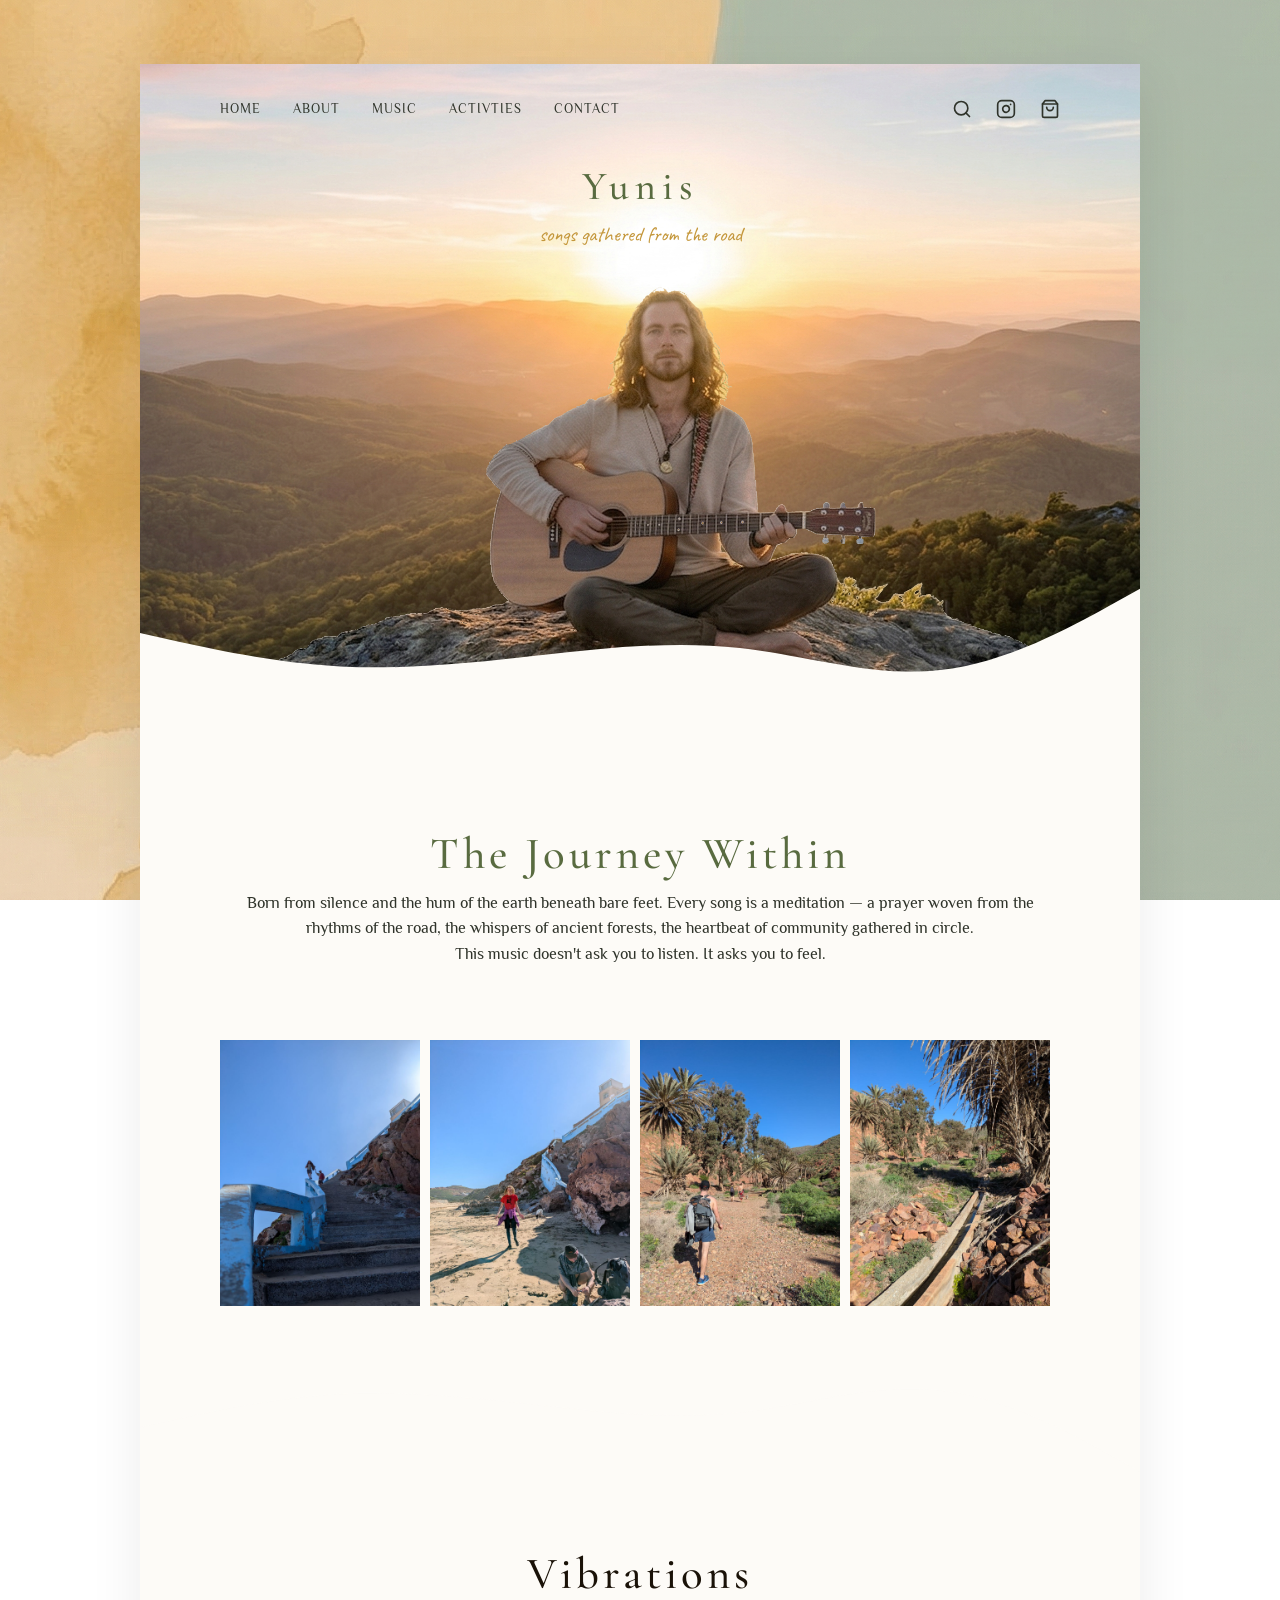
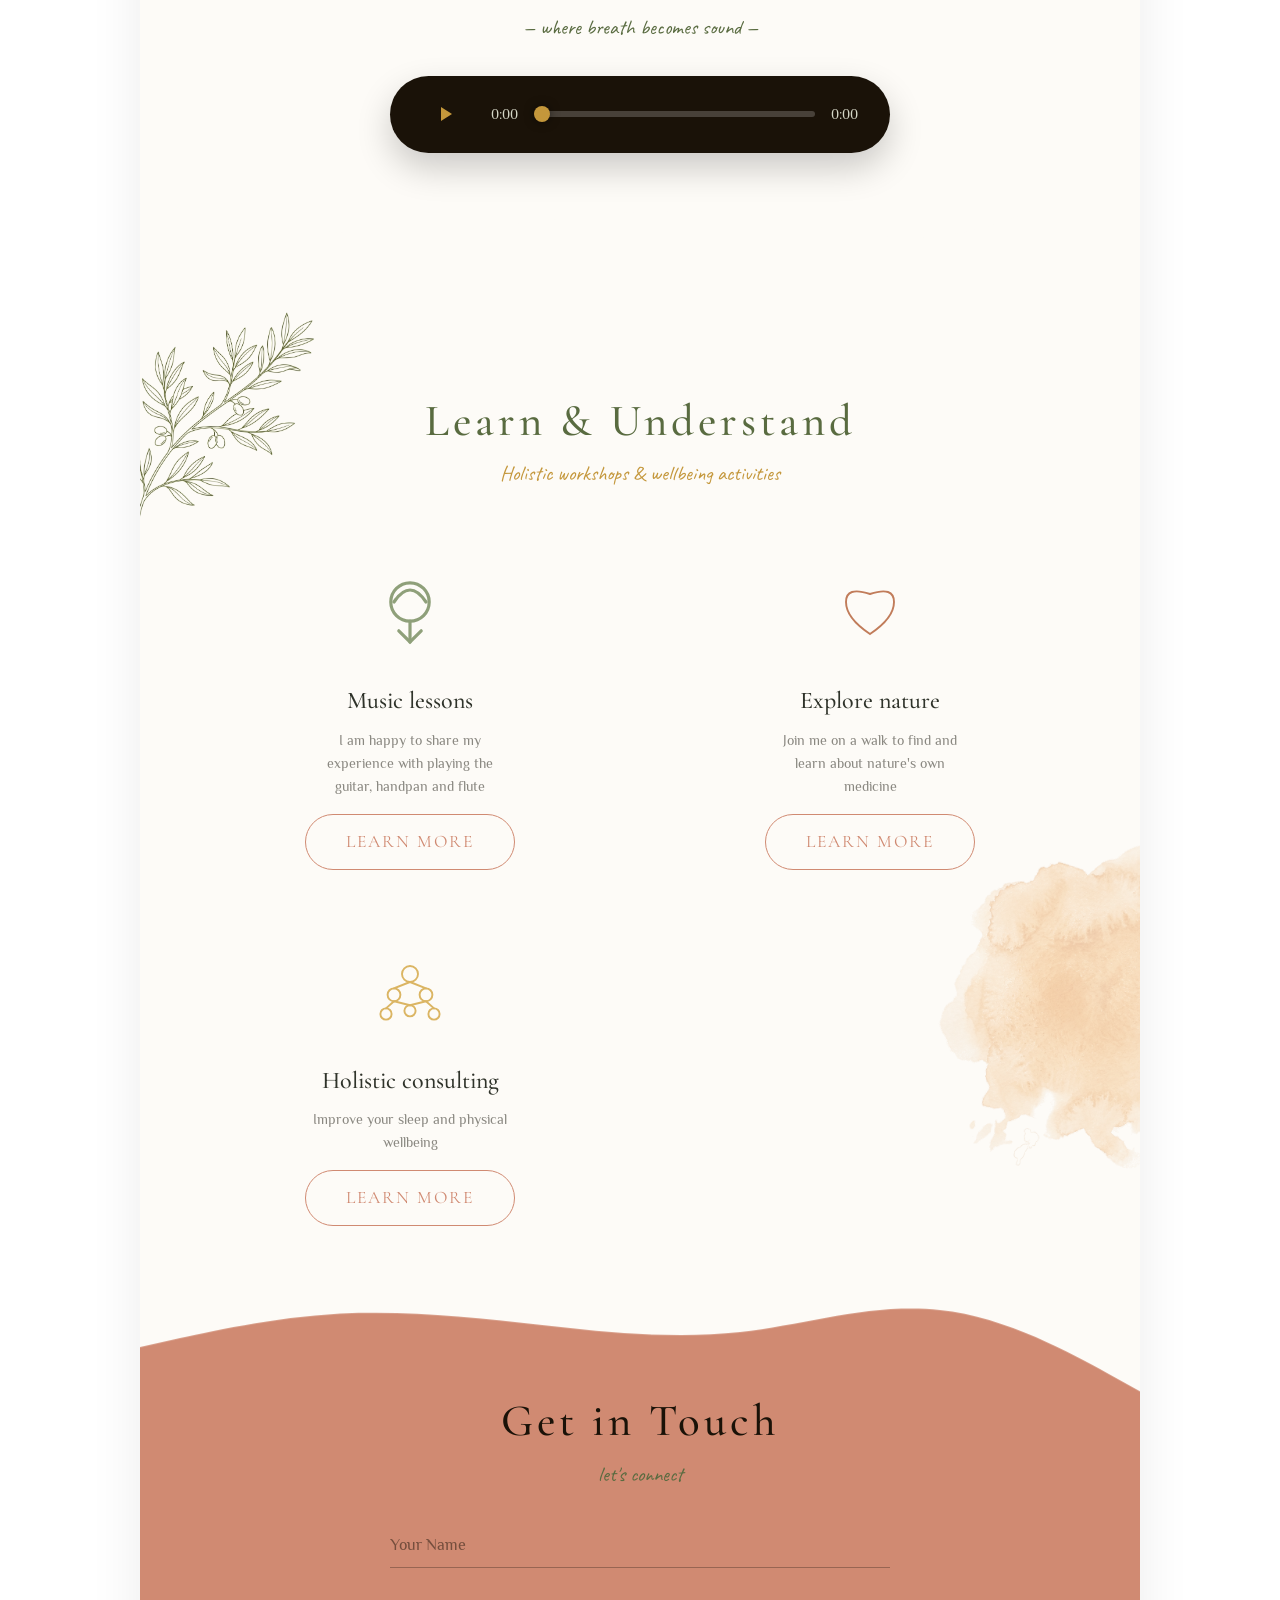
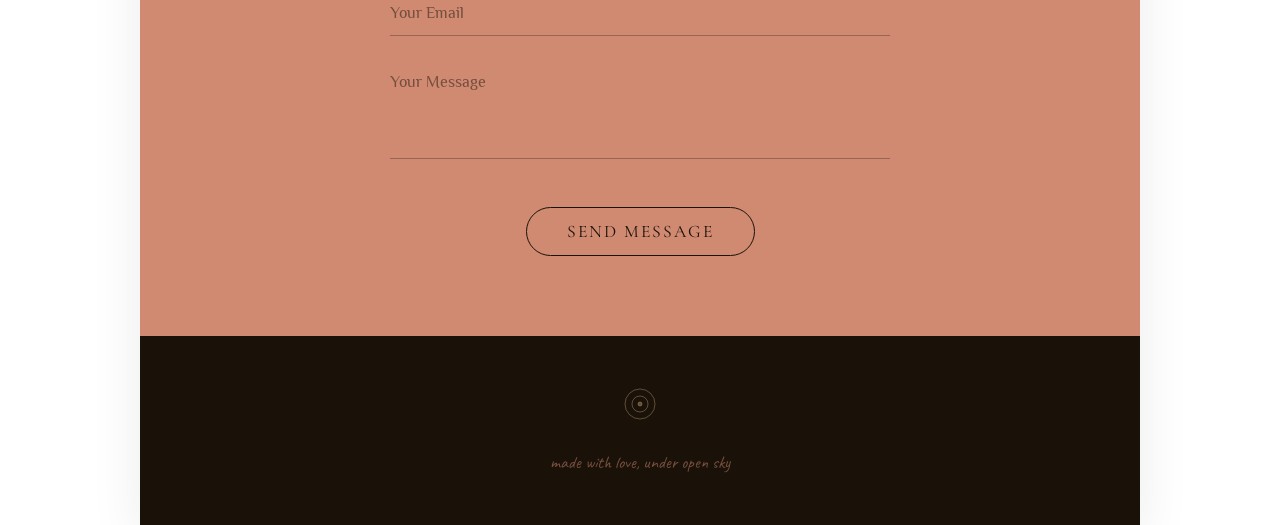
==== commit af91c0f9: "add cat parallax" ====
--- a/index.html
+++ b/index.html
@@ -81,10 +81,11 @@
         <section id="music">
             <div class="wave-top">
                 <svg viewBox="0 0 1440 320" preserveAspectRatio="none">
-                    <path fill="#D08A72" fill-opacity="1"
+                    <path fill="#FDFBF7" fill-opacity="1"
                           d="M0,160L48,170.7C96,181,192,203,288,208C384,213,480,203,576,192C672,181,768,171,864,181.3C960,192,1056,224,1152,213.3C1248,203,1344,149,1392,122.7L1440,96L1440,320L1392,320C1344,320,1248,320,1152,320C1056,320,960,320,864,320C768,320,672,320,576,320C480,320,384,320,288,320C192,320,96,320,48,320L0,320Z"></path>
                 </svg>
             </div>
+            <span class="separator"></span>
 
             <h2 class="section-title">Vibrations</h2>
             <p class="section-subtitle">— where breath becomes sound —</p>
@@ -172,6 +173,13 @@
 
         </section>
         <section id="contact">
+            <div class="wave-top">
+                <svg viewBox="0 0 1440 320" preserveAspectRatio="none">
+                    <path fill="#FDFBF7" fill-opacity="1"
+                          d="M0,160L48,170.7C96,181,192,203,288,208C384,213,480,203,576,192C672,181,768,171,864,181.3C960,192,1056,224,1152,213.3C1248,203,1344,149,1392,122.7L1440,96L1440,320L1392,320C1344,320,1248,320,1152,320C1056,320,960,320,864,320C768,320,672,320,576,320C480,320,384,320,288,320C192,320,96,320,48,320L0,320Z"></path>
+                </svg>
+            </div>
+
             <h2 class="section-title">Get in Touch</h2>
             <p class="section-subtitle">let's connect</p>
 
--- a/style.css
+++ b/style.css
@@ -123,12 +123,12 @@
 
 .wave-top {
     position: absolute;
-    top: -150px; /* Offset subpixel rendering */
+    top: -70px; /* Offset subpixel rendering */
     left: 0;
     width: 100%;
     line-height: 0;
     z-index: 3;
-    transform: rotateY(180deg);
+    transform: rotateX(180deg);
 }
 
 .wave-bottom {
@@ -209,11 +209,17 @@
 
 /* Music Section */
 #music {
+    background-image: url('assets/images/cat_headphones.png');
+    background-size: cover;
+    background-position: center;
+    background-attachment: fixed;
     background-color: var(--color-terracotta);
     color: var(--color-text-dark);
     /* Giving it a solid block feel */
     margin: 0; 
-}
+    position: relative;
+}
+
 
 #music .section-title {
     color: var(--color-bg-dark);
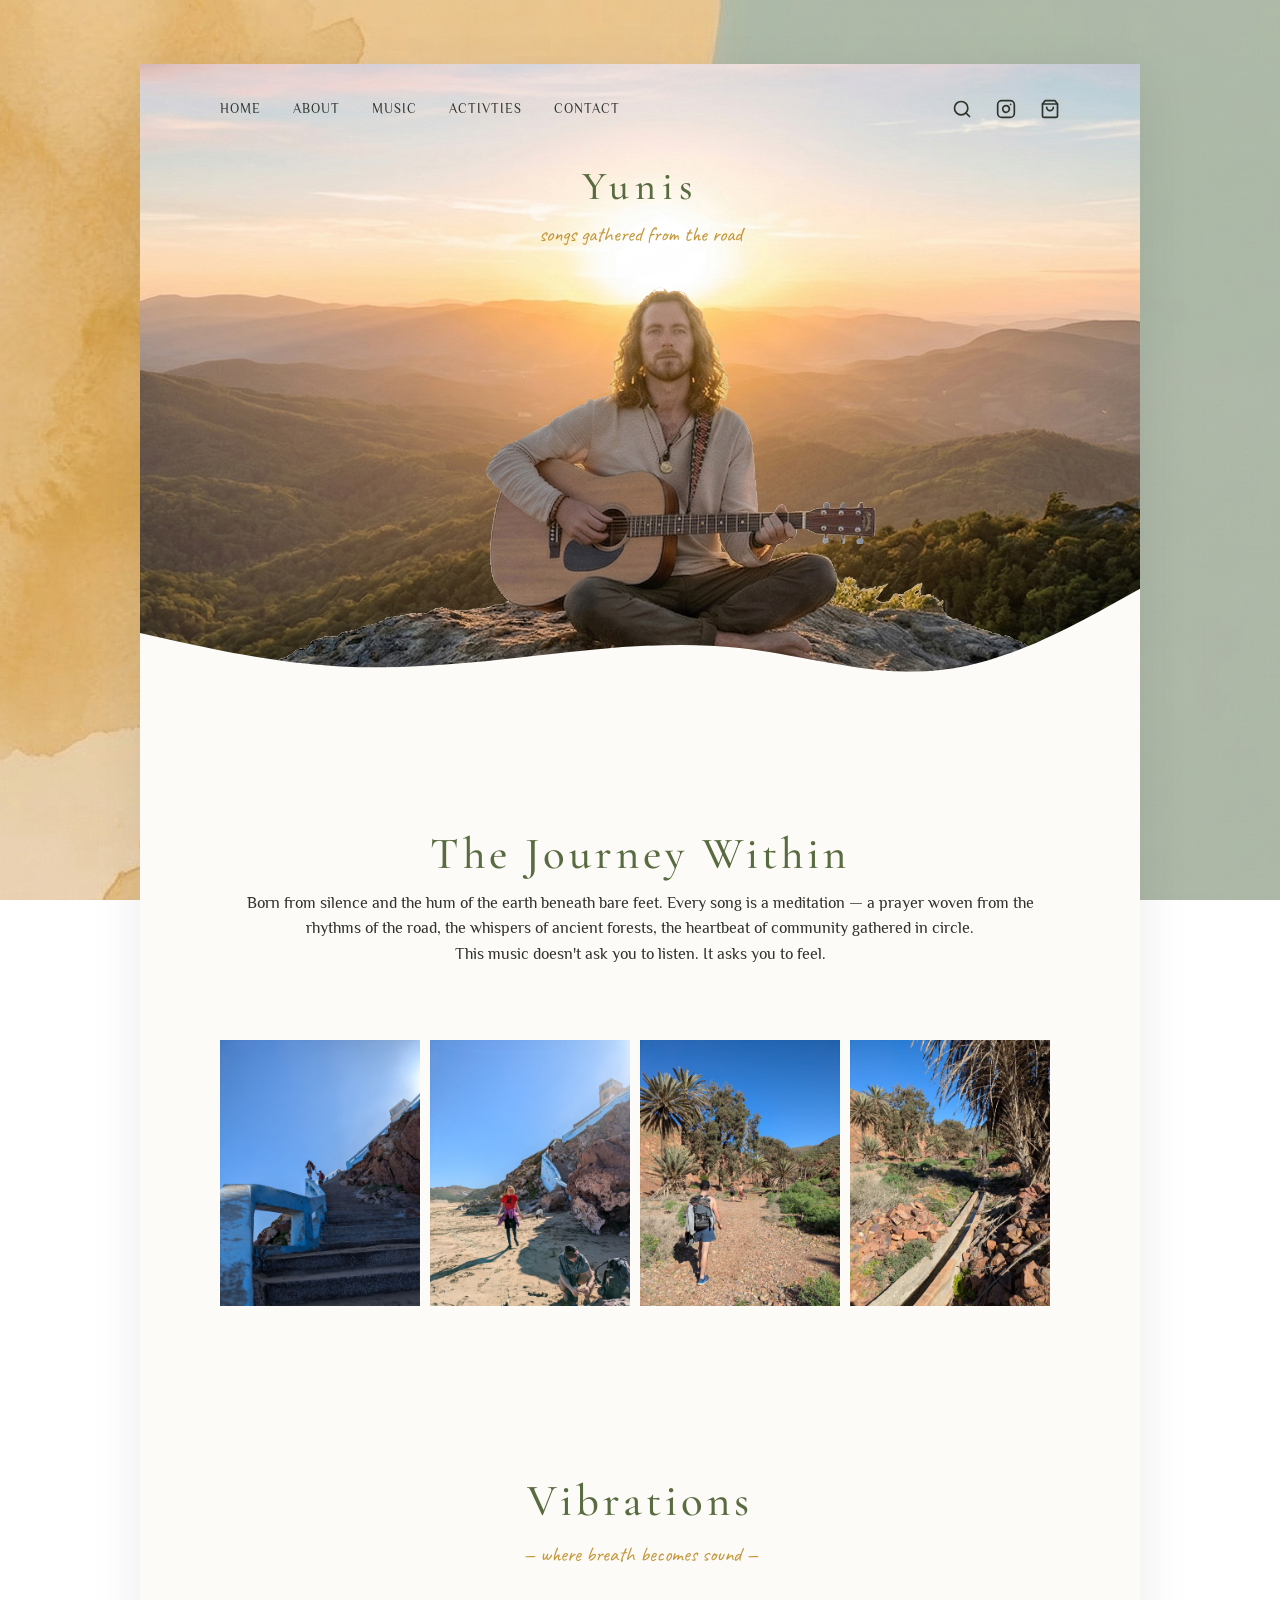
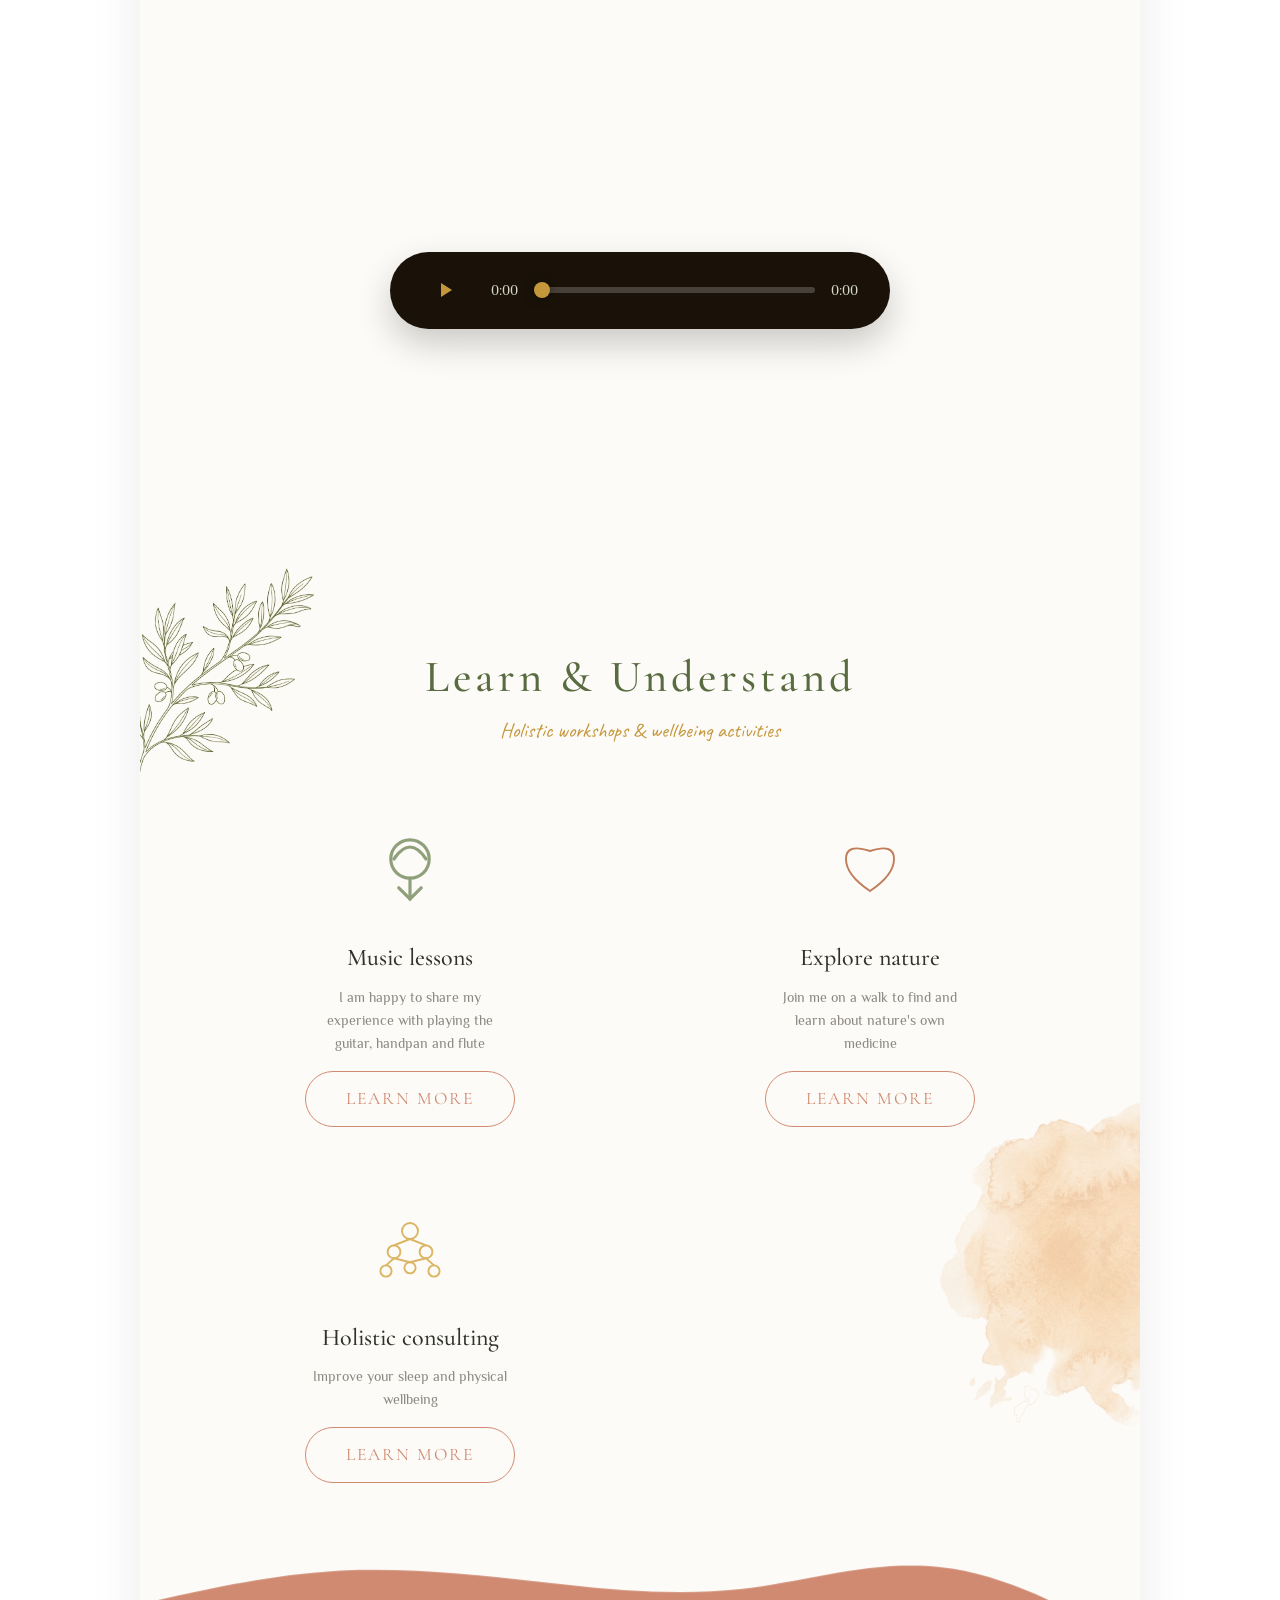
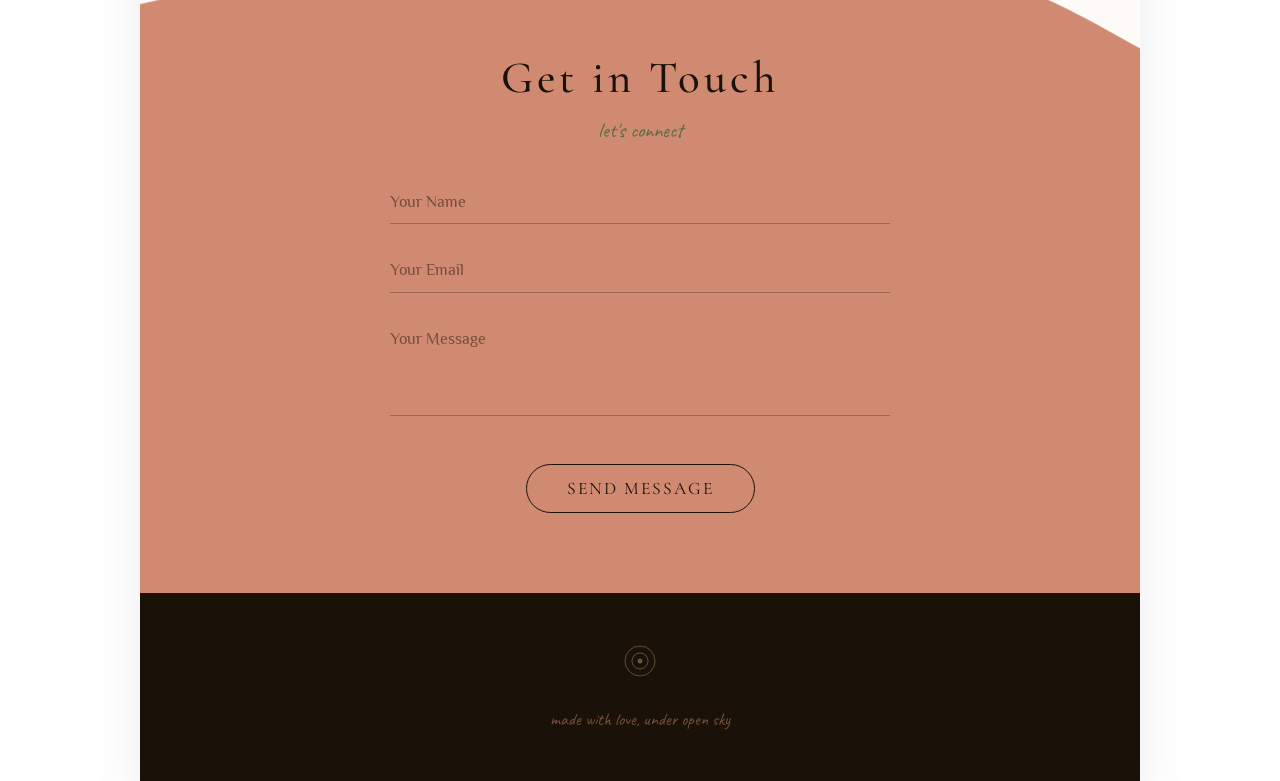
==== commit b6586ce3: "small styling fixes" ====
--- a/index.html
+++ b/index.html
@@ -78,6 +78,11 @@
             </div>
         </section>
 
+        <section id="music-header">
+            <h2 class="section-title">Vibrations</h2>
+            <p class="section-subtitle">— where breath becomes sound —</p>
+        </section>
+
         <section id="music">
             <div class="wave-top">
                 <svg viewBox="0 0 1440 320" preserveAspectRatio="none">
@@ -86,9 +91,8 @@
                 </svg>
             </div>
             <span class="separator"></span>
-
-            <h2 class="section-title">Vibrations</h2>
-            <p class="section-subtitle">— where breath becomes sound —</p>
+            <span class="separator"></span>
+
             <div class="music-player-container">
                 <div class="custom-player">
                     <audio id="audio-element">
@@ -110,7 +114,6 @@
                 </div>
             </div>
 
-            <span class="separator"></span>
             <div class="wave-bottom">
                 <svg viewBox="0 0 1440 320" preserveAspectRatio="none">
                     <path fill="#FDFBF7" fill-opacity="1"
--- a/style.css
+++ b/style.css
@@ -209,6 +209,7 @@
 
 /* Music Section */
 #music {
+    min-height: 55vh;
     background-image: url('assets/images/cat_headphones.png');
     background-size: cover;
     background-position: center;
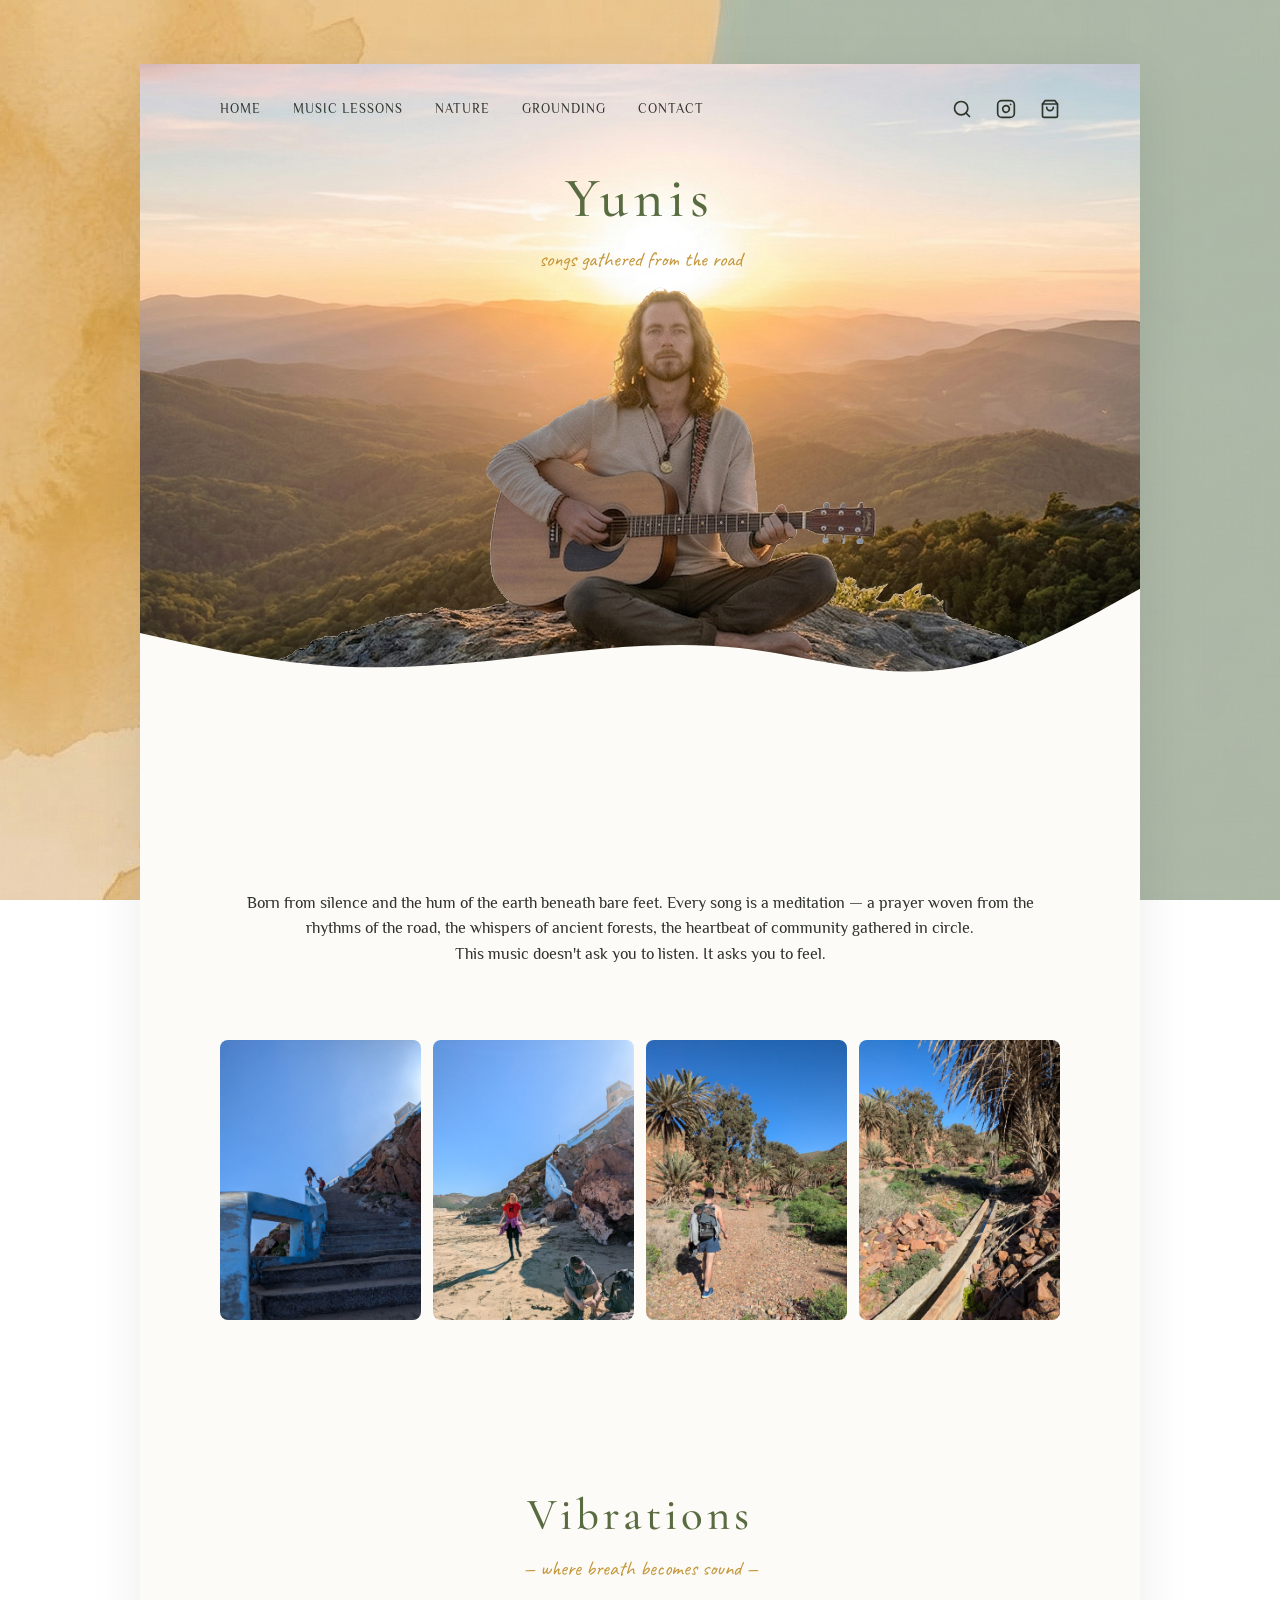
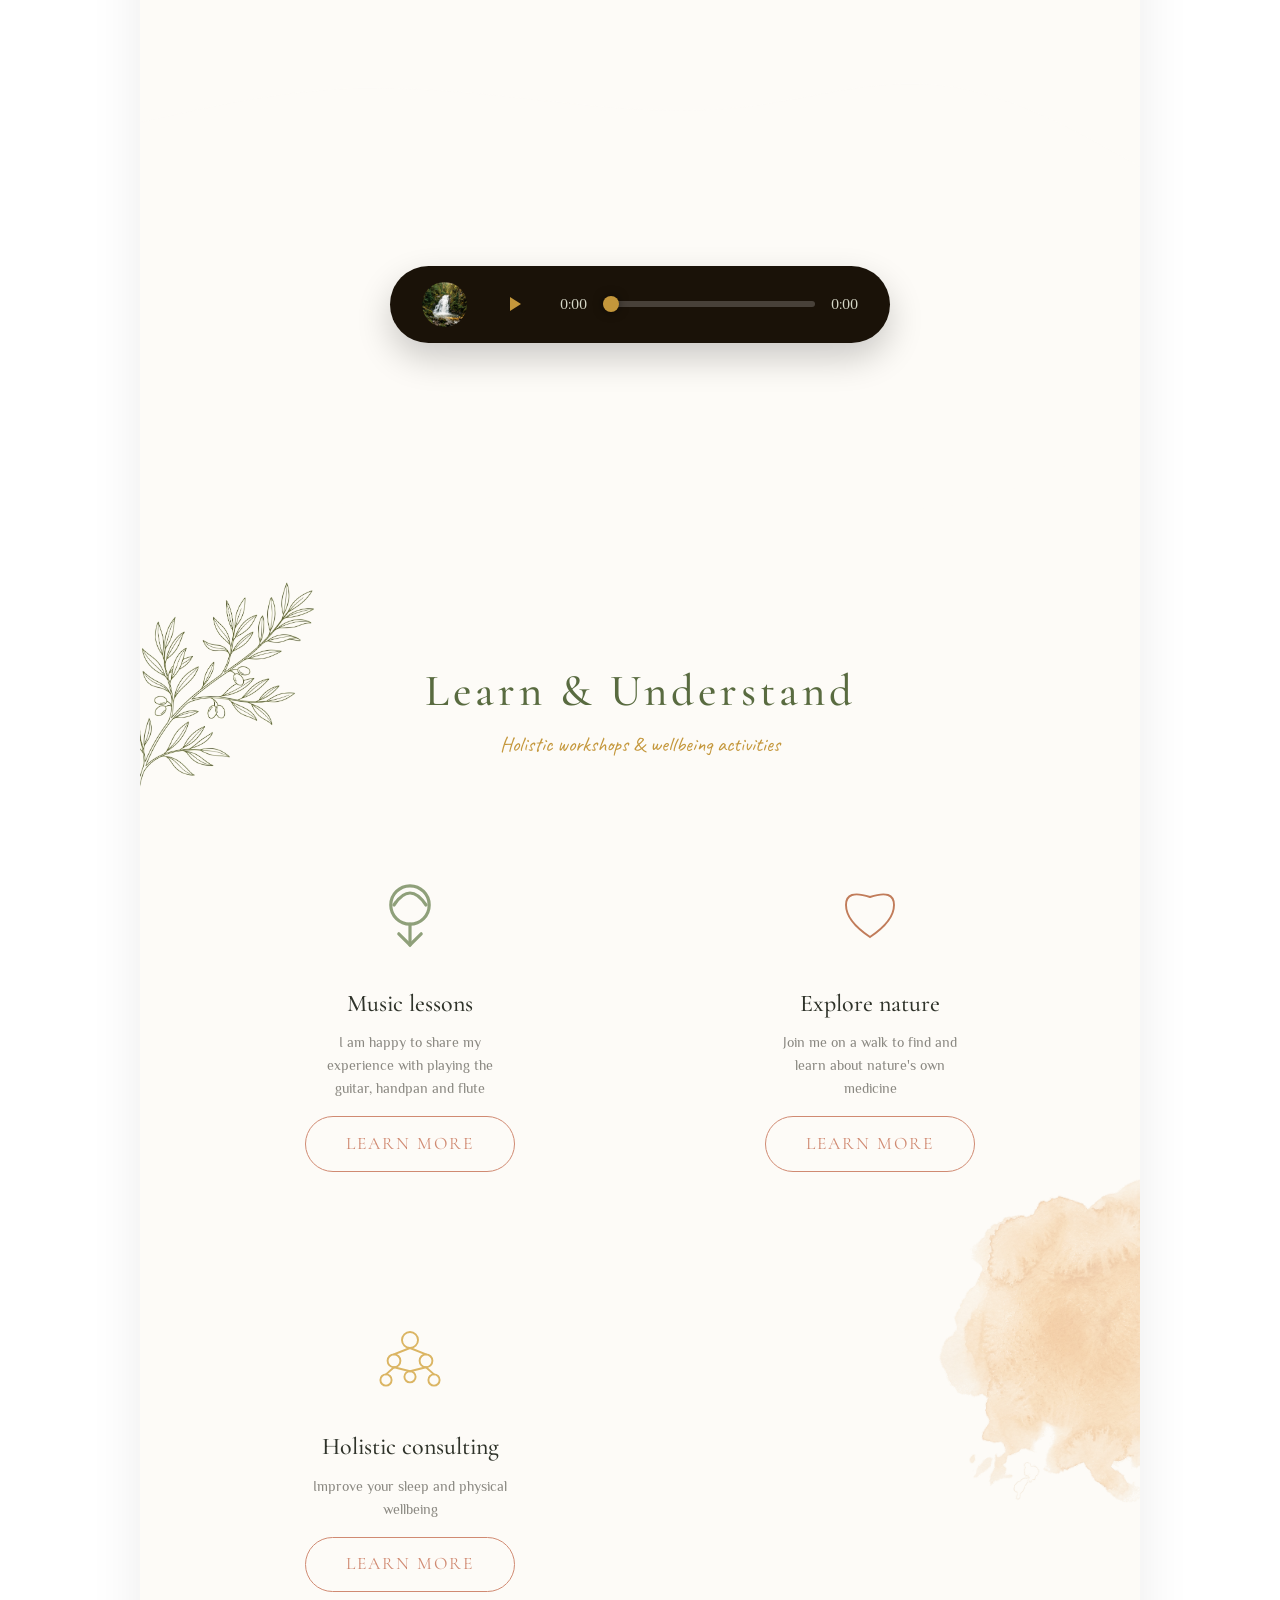
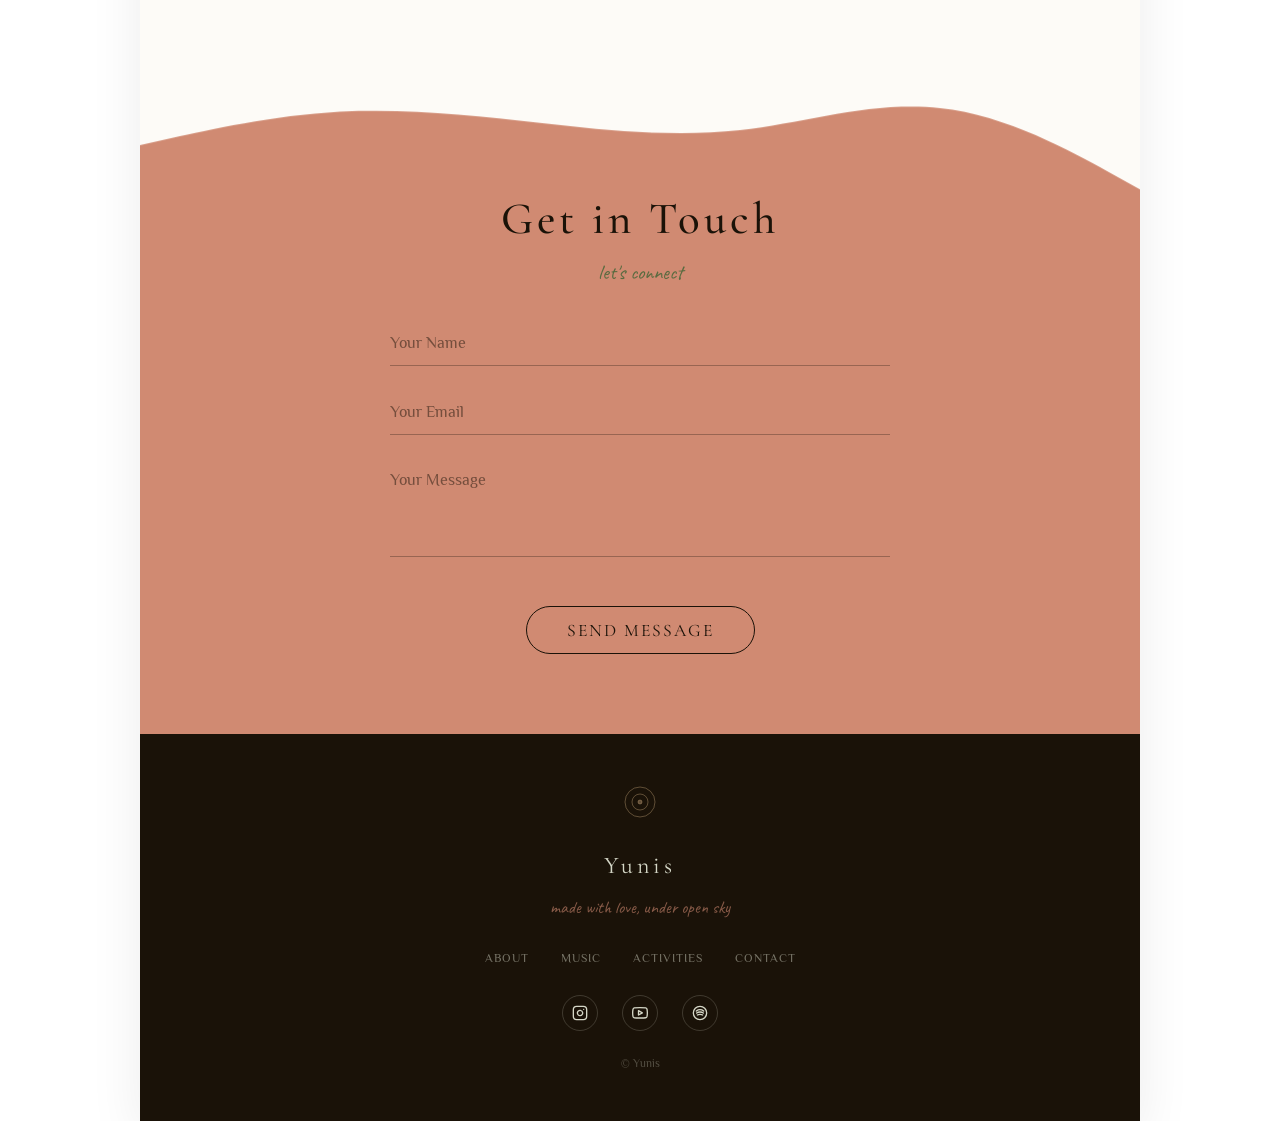
==== commit f41ffa6f: "claude ux refactoring" ====
--- a/index.html
+++ b/index.html
@@ -15,11 +15,11 @@
         <div class="parallax-bg layer-fg"></div>
         <nav class="navbar">
             <ul class="nav-links">
-                <li><a href="./">HOME</a></li>
-                <li><a href="#about">ABOUT</a></li>
-                <li><a href="#music">MUSIC</a></li>
-                <li><a href="#activities">ACTIVTIES</a></li>
-                <li><a href="#contact">CONTACT</a></li>
+                <li><a href="index.html">HOME</a></li>
+                <li><a href="music-lessons.html">MUSIC LESSONS</a></li>
+                <li><a href="explore-nature.html">NATURE</a></li>
+                <li><a href="holistic-consulting.html">GROUNDING</a></li>
+                <li><a href="index.html#contact">CONTACT</a></li>
             </ul>
             <div class="nav-icons">
                 <svg class="icon" viewBox="0 0 24 24" fill="none" stroke="currentColor" stroke-width="2"
@@ -40,12 +40,16 @@
                     <path d="M16 10a4 4 0 0 1-8 0"></path>
                 </svg>
             </div>
+            <button class="hamburger" aria-label="Menu" aria-expanded="false">
+                <span></span>
+                <span></span>
+                <span></span>
+            </button>
         </nav>
 
-        <div>
+        <div class="">
             <h1>Yunis</h1>
             <p class="section-subtitle">songs gathered from the road</p>
-
         </div>
 
         <div class="wave-bottom">
@@ -56,31 +60,50 @@
         </div>
     </header>
 
+    <!-- Mobile nav overlay -->
+    <nav class="nav-overlay">
+        <ul>
+            <li><a href="./">Home</a></li>
+            <li><a href="#about">About</a></li>
+            <li><a href="#music">Music</a></li>
+            <li><a href="#activities">Activities</a></li>
+            <li><a href="#contact">Contact</a></li>
+        </ul>
+    </nav>
+
     <main>
         <section id="about">
-            <h2 class="section-title">The Journey Within</h2>
-
-            <p>
+            <h2 class="section-title reveal">The Journey Within</h2>
+
+            <p class="reveal">
                 Born from silence and the hum of the earth beneath bare feet. Every song is a meditation — a prayer
                 woven from the rhythms of the road, the whispers of ancient forests, the heartbeat of community gathered
                 in circle.
             </p>
-            <p>
+            <p class="reveal">
                 This music doesn't ask you to listen. It asks you to feel.
             </p>
             <span class="separator"></span>
 
-            <div class="gallery">
-                <img class="gallery-image" src="assets/images/photo_5440877095157437845_y.jpg">
-                <img class="gallery-image" src="assets/images/photo_5440877095157437846_y.jpg">
-                <img class="gallery-image" src="assets/images/photo_5440877095157437847_y.jpg">
-                <img class="gallery-image" src="assets/images/photo_5440877095157437848_y.jpg">
+            <div class="gallery reveal-stagger">
+                <div class="gallery-item">
+                    <img src="assets/images/photo_5440877095157437845_y.jpg" alt="Yunis performing" loading="lazy">
+                </div>
+                <div class="gallery-item">
+                    <img src="assets/images/photo_5440877095157437846_y.jpg" alt="Yunis in nature" loading="lazy">
+                </div>
+                <div class="gallery-item">
+                    <img src="assets/images/photo_5440877095157437847_y.jpg" alt="Yunis with instruments" loading="lazy">
+                </div>
+                <div class="gallery-item">
+                    <img src="assets/images/photo_5440877095157437848_y.jpg" alt="Yunis portrait" loading="lazy">
+                </div>
             </div>
         </section>
 
         <section id="music-header">
-            <h2 class="section-title">Vibrations</h2>
-            <p class="section-subtitle">— where breath becomes sound —</p>
+            <h2 class="section-title reveal">Vibrations</h2>
+            <p class="section-subtitle reveal">— where breath becomes sound —</p>
         </section>
 
         <section id="music">
@@ -93,11 +116,12 @@
             <span class="separator"></span>
             <span class="separator"></span>
 
-            <div class="music-player-container">
+            <div class="music-player-container reveal">
                 <div class="custom-player">
                     <audio id="audio-element">
                         <source src="../yunis.mp3" type="audio/mpeg">
                     </audio>
+                    <img class="album-art" src="assets/images/album_1_1775281158042.png" alt="Album art">
                     <button id="play-pause-btn" class="player-btn">
                         <svg class="play-icon" viewBox="0 0 24 24" fill="currentColor">
                             <path d="M8 5v14l11-7z"/>
@@ -127,10 +151,10 @@
             <img src="assets/images/plant_branch_1775364605554.png" alt="" class="decoration plant-1">
             <img src="assets/images/smudge_orange_1775364639186.png" alt="" class="decoration smudge-1">
 
-            <h2 class="section-title">Learn & Understand</h2>
-            <p class="section-subtitle">Holistic workshops & wellbeing activities</p>
-
-            <div class="retreats-grid">
+            <h2 class="section-title reveal">Learn & Understand</h2>
+            <p class="section-subtitle reveal">Holistic workshops & wellbeing activities</p>
+
+            <div class="retreats-grid reveal-stagger">
                 <div class="retreat-card">
                     <div class="icon-wrapper">
                         <svg viewBox="0 0 50 50" fill="none" stroke="#8fa07a" stroke-width="2" stroke-linecap="round">
@@ -183,10 +207,10 @@
                 </svg>
             </div>
 
-            <h2 class="section-title">Get in Touch</h2>
-            <p class="section-subtitle">let's connect</p>
-
-            <form class="contact-form">
+            <h2 class="section-title reveal">Get in Touch</h2>
+            <p class="section-subtitle reveal">let's connect</p>
+
+            <form class="contact-form reveal">
                 <div class="form-group">
                     <input type="text" id="name" name="name" placeholder="Your Name" required>
                 </div>
@@ -200,38 +224,62 @@
             </form>
         </section>
     </main>
-    <footer style="background:var(--color-bg-dark);padding:3rem 2rem;text-align:center;">
+
+    <footer class="site-footer">
         <svg width="40" height="40" viewBox="0 0 40 40" fill="none" stroke="#c9a87c" stroke-width="1"
              stroke-opacity="0.4" style="margin-bottom:1rem;">
             <circle cx="20" cy="20" r="15"></circle>
             <circle cx="20" cy="20" r="8"></circle>
             <circle cx="20" cy="20" r="2" fill="#c9a87c" fill-opacity="0.4"></circle>
         </svg>
-        <p style="font-family:'Caveat',cursive;font-size:1.1rem;color:var(--color-terracotta);opacity:0.5;">
-            made with love, under open sky
-        </p>
+        <p class="footer-brand">Yunis</p>
+        <p class="footer-tagline">made with love, under open sky</p>
+        <ul class="footer-nav">
+            <li><a href="#about">About</a></li>
+            <li><a href="#music">Music</a></li>
+            <li><a href="#activities">Activities</a></li>
+            <li><a href="#contact">Contact</a></li>
+        </ul>
+        <div class="footer-social">
+            <a href="#" aria-label="Instagram">
+                <svg viewBox="0 0 24 24" stroke-linecap="round" stroke-linejoin="round">
+                    <rect x="2" y="2" width="20" height="20" rx="5" ry="5"></rect>
+                    <path d="M16 11.37A4 4 0 1 1 12.63 8 4 4 0 0 1 16 11.37z"></path>
+                    <line x1="17.5" y1="6.5" x2="17.51" y2="6.5"></line>
+                </svg>
+            </a>
+            <a href="#" aria-label="YouTube">
+                <svg viewBox="0 0 24 24" stroke-linecap="round" stroke-linejoin="round">
+                    <path d="M22.54 6.42a2.78 2.78 0 0 0-1.94-2C18.88 4 12 4 12 4s-6.88 0-8.6.46a2.78 2.78 0 0 0-1.94 2A29 29 0 0 0 1 11.75a29 29 0 0 0 .46 5.33A2.78 2.78 0 0 0 3.4 19.13C5.12 19.56 12 19.56 12 19.56s6.88 0 8.6-.46a2.78 2.78 0 0 0 1.94-2 29 29 0 0 0 .46-5.25 29 29 0 0 0-.46-5.43z"></path>
+                    <polygon points="9.75 15.02 15.5 11.75 9.75 8.48 9.75 15.02"></polygon>
+                </svg>
+            </a>
+            <a href="#" aria-label="Spotify">
+                <svg viewBox="0 0 24 24" stroke-linecap="round" stroke-linejoin="round">
+                    <circle cx="12" cy="12" r="10"></circle>
+                    <path d="M8 15s1.5-1 4-1 4 1 4 1"></path>
+                    <path d="M7 12s2-1.5 5-1.5 5 1.5 5 1.5"></path>
+                    <path d="M6.5 9S9 7 12 7s5.5 2 5.5 2"></path>
+                </svg>
+            </a>
+        </div>
+        <p class="footer-credit">&copy; Yunis</p>
     </footer>
 </div>
 
+<!-- Back to top button -->
+<button class="back-to-top" aria-label="Back to top">
+    <svg viewBox="0 0 24 24" fill="none" stroke="currentColor" stroke-width="2" stroke-linecap="round" stroke-linejoin="round">
+        <polyline points="18 15 12 9 6 15"></polyline>
+    </svg>
+</button>
+
+<script src="main.js"></script>
 <script>
-    document.addEventListener('scroll', function () {
-        const scrollPosition = window.pageYOffset;
-        const bgLayer = document.querySelector('.layer-bg');
-        const fgLayer = document.querySelector('.layer-fg');
-
-        // Translate layers to create a parallax effect.
-        // The background moves slower than the foreground.
-        if (bgLayer) {
-            bgLayer.style.transform = 'translateY(' + (scrollPosition * 0.5) + 'px)';
-        }
-        if (fgLayer) {
-            fgLayer.style.transform = 'translateY(' + (scrollPosition * 0.2) + 'px)';
-        }
-    });
-
     // Custom Audio Player UI
     const audio = document.getElementById('audio-element');
     const playBtn = document.getElementById('play-pause-btn');
+    const player = document.querySelector('.custom-player');
 
     if (audio && playBtn) {
         const playIcon = playBtn.querySelector('.play-icon');
@@ -260,10 +308,14 @@
                 audio.play();
                 playIcon.style.display = 'none';
                 pauseIcon.style.display = 'block';
+                playBtn.classList.add('is-playing');
+                if (player) player.classList.add('playing');
             } else {
                 audio.pause();
                 playIcon.style.display = 'block';
                 pauseIcon.style.display = 'none';
+                playBtn.classList.remove('is-playing');
+                if (player) player.classList.remove('playing');
             }
         });
 
@@ -281,6 +333,8 @@
         audio.addEventListener('ended', () => {
             playIcon.style.display = 'block';
             pauseIcon.style.display = 'none';
+            playBtn.classList.remove('is-playing');
+            if (player) player.classList.remove('playing');
             progressBar.value = 0;
             currentTimeEl.textContent = '0:00';
             progressBar.style.background = `rgba(255, 255, 255, 0.2)`;
@@ -288,3 +342,4 @@
     }
 </script>
 </body>
+</html>
--- a/style.css
+++ b/style.css
@@ -1,13 +1,13 @@
 @import url('https://fonts.googleapis.com/css2?family=Cormorant+Garamond:ital,wght@0,300;0,400;0,600;1,300;1,400&family=Philosopher:ital,wght@0,400;0,700;1,400&family=Caveat:wght@400;500;600&display=swap');
 
 :root {
-    --color-bg-light: #FDFBF7; /* Even lighter off-white for the main container */
+    --color-bg-light: #FDFBF7;
     --color-bg-dark: #1a1208;
-    --color-text-dark: #2F332A; /* Deep dark olive/brown for contrast */
+    --color-text-dark: #2F332A;
     --color-text-light: #8A8881;
-    --color-olive: #596B40; /* Accurate mockup olive green */
-    --color-terracotta: #D08A72; /* Warm terracotta/dusty rose */
-    --color-sand: #D5D7C7; /* Pale sage green for outer background */
+    --color-olive: #596B40;
+    --color-terracotta: #D08A72;
+    --color-sand: #D5D7C7;
     --color-golden: #c4973b;
 
     --font-heading: 'Cormorant Garamond', serif;
@@ -44,7 +44,15 @@
     background-attachment: fixed;
 }
 
-/* Typography */
+/* iOS fix for background-attachment: fixed */
+@supports (-webkit-touch-callout: none) {
+    body {
+        background-attachment: scroll;
+        background-size: 100% 100%;
+    }
+}
+
+/* ===== Typography ===== */
 h1, h2, h3, h4, .section-title {
     font-family: var(--font-heading), serif;
     font-weight: 500;
@@ -52,13 +60,13 @@
 }
 
 h1 {
-    font-size: 2.5rem;
+    font-size: clamp(2rem, 6vw, 3.5rem);
     color: var(--color-olive);
     letter-spacing: 6px;
 }
 
 .section-title {
-    font-size: 2.8rem;
+    font-size: clamp(1.8rem, 5vw, 2.8rem);
     letter-spacing: 4px;
     color: var(--color-olive);
 }
@@ -66,14 +74,21 @@
 .section-subtitle {
     text-align: center;
     font-family: var(--font-subtitle);
-    font-size: 1.3rem;
+    font-size: clamp(1.1rem, 2.5vw, 1.3rem);
     color: var(--color-golden);
     margin-bottom: 1rem;
-    /*font-size: 1.1rem;*/
-    /*font-style: italic;*/
-    /*color: var(--color-text-light);*/
-    /*margin-bottom: var(--space-lg);*/
-    /*font-weight: 400;*/
+}
+
+/* ===== Page Load Animation ===== */
+@keyframes pageFadeIn {
+    from {
+        opacity: 0;
+        transform: translateY(20px);
+    }
+    to {
+        opacity: 1;
+        transform: translateY(0);
+    }
 }
 
 .page-container {
@@ -81,11 +96,13 @@
     width: 95%;
     margin: 4rem auto 0 auto;
     background-color: var(--color-bg-light);
-    box-shadow: 0 15px 50px rgba(0,0,0,0.08); /* Soft floating shadow */
+    box-shadow: 0 15px 50px rgba(0,0,0,0.08);
     position: relative;
     overflow: hidden;
-}
-
+    animation: pageFadeIn 0.8s ease-out;
+}
+
+/* ===== Header & Parallax ===== */
 header {
     position: relative;
     height: 75vh;
@@ -96,7 +113,7 @@
 
 header .parallax-bg {
     position: absolute;
-    top: -10%; 
+    top: -10%;
     left: -10%;
     right: -10%;
     bottom: -10%;
@@ -121,9 +138,72 @@
     z-index: 2;
 }
 
+/* ===== Hero Entrance Animation ===== */
+@keyframes heroTitleEntrance {
+    0% {
+        opacity: 0;
+        letter-spacing: 20px;
+        transform: translateY(40px);
+        filter: blur(4px);
+    }
+    60% {
+        opacity: 1;
+        letter-spacing: 4px;
+        transform: translateY(-5px);
+        filter: blur(0);
+    }
+    100% {
+        opacity: 1;
+        letter-spacing: 6px;
+        transform: translateY(0);
+        filter: blur(0);
+    }
+}
+
+@keyframes heroSubtitleEntrance {
+    from {
+        opacity: 0;
+        transform: translateY(15px);
+    }
+    to {
+        opacity: 1;
+        transform: translateY(0);
+    }
+}
+
+@keyframes heroFloat {
+    0%, 100% { transform: translateY(0); }
+    50% { transform: translateY(-8px); }
+}
+
+.hero-content {
+    position: absolute;
+    top: 10%;
+    left: 50%;
+    transform: translate(-50%, -50%);
+    text-align: center;
+    width: 100%;
+    z-index: 2;
+}
+
+.hero-content h1 {
+    animation: heroTitleEntrance 1.2s cubic-bezier(0.22, 1, 0.36, 1) forwards;
+    opacity: 0;
+}
+
+.hero-content .section-subtitle {
+    animation: heroSubtitleEntrance 0.8s ease-out 0.6s forwards;
+    opacity: 0;
+}
+
+.hero-content.animate-float {
+    animation: heroFloat 6s ease-in-out infinite;
+}
+
+/* ===== Wave Dividers ===== */
 .wave-top {
     position: absolute;
-    top: -70px; /* Offset subpixel rendering */
+    top: -70px;
     left: 0;
     width: 100%;
     line-height: 0;
@@ -133,13 +213,14 @@
 
 .wave-bottom {
     position: absolute;
-    bottom: -5px; /* Offset subpixel rendering */
+    bottom: -5px;
     left: 0;
     width: 100%;
     line-height: 0;
     z-index: 3;
 }
 
+/* ===== Sections ===== */
 section {
     padding: var(--space-lg) var(--space-lg);
     text-align: center;
@@ -152,21 +233,177 @@
     display: inline-block;
     margin: var(--space-md) 0;
 }
+
+/* ===== Scroll Reveal Animations ===== */
+.reveal {
+    opacity: 0;
+    transform: translateY(30px);
+    transition: opacity 0.8s cubic-bezier(0.22, 1, 0.36, 1),
+                transform 0.8s cubic-bezier(0.22, 1, 0.36, 1);
+}
+
+.reveal-left {
+    opacity: 0;
+    transform: translateX(-30px);
+    transition: opacity 0.8s cubic-bezier(0.22, 1, 0.36, 1),
+                transform 0.8s cubic-bezier(0.22, 1, 0.36, 1);
+}
+
+.reveal-right {
+    opacity: 0;
+    transform: translateX(30px);
+    transition: opacity 0.8s cubic-bezier(0.22, 1, 0.36, 1),
+                transform 0.8s cubic-bezier(0.22, 1, 0.36, 1);
+}
+
+.reveal.visible,
+.reveal-left.visible,
+.reveal-right.visible {
+    opacity: 1;
+    transform: translate(0);
+}
+
+.reveal-stagger > * {
+    opacity: 0;
+    transform: translateY(30px);
+    transition: opacity 0.6s cubic-bezier(0.22, 1, 0.36, 1),
+                transform 0.6s cubic-bezier(0.22, 1, 0.36, 1);
+}
+
+.reveal-stagger.visible > *:nth-child(1) { transition-delay: 0ms; }
+.reveal-stagger.visible > *:nth-child(2) { transition-delay: 150ms; }
+.reveal-stagger.visible > *:nth-child(3) { transition-delay: 300ms; }
+.reveal-stagger.visible > *:nth-child(4) { transition-delay: 450ms; }
+
+.reveal-stagger.visible > * {
+    opacity: 1;
+    transform: translateY(0);
+}
+
+@media (prefers-reduced-motion: reduce) {
+    .reveal, .reveal-left, .reveal-right,
+    .reveal-stagger > * {
+        opacity: 1;
+        transform: none;
+        transition: none;
+    }
+    .hero-content h1,
+    .hero-content .section-subtitle {
+        animation: none;
+        opacity: 1;
+    }
+    .page-container {
+        animation: none;
+    }
+}
+
+/* ===== Gallery ===== */
 .gallery {
-    display: flex;
-    gap: 10px;
+    display: grid;
+    grid-template-columns: repeat(auto-fit, minmax(180px, 1fr));
+    gap: 12px;
+}
+
+.gallery-item {
+    position: relative;
+    overflow: hidden;
+    border-radius: 8px;
+}
+
+.gallery-item img {
+    width: 100%;
+    height: 280px;
     object-fit: cover;
-    /*flex-direction: column;*/
-    /*justify-content: space-evenly;*/
-}
-
+    display: block;
+    transition: transform 0.5s cubic-bezier(0.22, 1, 0.36, 1),
+                filter 0.5s ease;
+}
+
+.gallery-item:hover img {
+    transform: scale(1.05);
+    filter: brightness(1.05);
+}
+
+.gallery-item::after {
+    content: '';
+    position: absolute;
+    inset: 0;
+    background: linear-gradient(to top, rgba(26, 18, 8, 0.3) 0%, transparent 50%);
+    opacity: 0;
+    transition: opacity 0.4s ease;
+    pointer-events: none;
+}
+
+.gallery-item:hover::after {
+    opacity: 1;
+}
+
+/* Legacy class for backwards compat */
 .gallery-image {
     max-width: 200px;
     height: auto;
 }
 
+/* ===== Lightbox ===== */
+.lightbox-overlay {
+    position: fixed;
+    inset: 0;
+    background: rgba(26, 18, 8, 0.85);
+    backdrop-filter: blur(12px);
+    -webkit-backdrop-filter: blur(12px);
+    z-index: 1000;
+    display: flex;
+    align-items: center;
+    justify-content: center;
+    opacity: 0;
+    pointer-events: none;
+    transition: opacity 0.4s ease;
+    cursor: pointer;
+}
+
+.lightbox-overlay.active {
+    opacity: 1;
+    pointer-events: all;
+}
+
+.lightbox-overlay img {
+    max-width: 90vw;
+    max-height: 85vh;
+    object-fit: contain;
+    border-radius: 8px;
+    box-shadow: 0 25px 80px rgba(0, 0, 0, 0.5);
+    transform: scale(0.9);
+    transition: transform 0.4s cubic-bezier(0.22, 1, 0.36, 1);
+}
+
+.lightbox-overlay.active img {
+    transform: scale(1);
+}
+
+.lightbox-close {
+    position: absolute;
+    top: 2rem;
+    right: 2rem;
+    width: 40px;
+    height: 40px;
+    background: none;
+    border: none;
+    color: var(--color-sand);
+    font-size: 2rem;
+    cursor: pointer;
+    transition: transform 0.3s ease, color 0.3s ease;
+    line-height: 1;
+}
+
+.lightbox-close:hover {
+    transform: rotate(90deg);
+    color: white;
+}
+
+/* ===== Decorations ===== */
 .decoration {
     position: absolute;
+    pointer-events: none;
 }
 
 .plant-1 {
@@ -181,8 +418,10 @@
     right: -150px;
     width: 40%;
     opacity: 0.4;
-}
-
+    mix-blend-mode: multiply;
+}
+
+/* ===== Activity Cards ===== */
 .retreats-grid {
     display: grid;
     grid-template-columns: repeat(auto-fit, minmax(250px, 1fr));
@@ -194,20 +433,46 @@
     display: flex;
     flex-direction: column;
     align-items: center;
-    transition: transform 0.4s ease;
+    transition: transform 0.4s ease, box-shadow 0.4s ease;
+    padding: 2rem 1.5rem;
+    border-radius: 16px;
 }
 
 .retreat-card:hover {
     transform: translateY(-10px);
+    box-shadow: 0 20px 50px rgba(89, 107, 64, 0.08);
 }
 
 .icon-wrapper {
     width: 80px;
     height: 80px;
     margin-bottom: var(--space-md);
-}
-
-/* Music Section */
+    transition: transform 0.4s ease;
+}
+
+.retreat-card:hover .icon-wrapper {
+    transform: scale(1.1);
+}
+
+.retreat-card h3 {
+    font-size: 1.5rem;
+    margin-bottom: 0.5rem;
+}
+
+.retreat-card .date {
+    font-size: 0.8rem;
+    color: var(--color-text-light);
+    margin-bottom: 0.5rem;
+}
+
+.retreat-card .desc {
+    font-size: 0.9rem;
+    color: var(--color-text-light);
+    max-width: 200px;
+    margin-bottom: 1rem;
+}
+
+/* ===== Music Section ===== */
 #music {
     min-height: 55vh;
     background-image: url('assets/images/cat_headphones.png');
@@ -216,11 +481,15 @@
     background-attachment: fixed;
     background-color: var(--color-terracotta);
     color: var(--color-text-dark);
-    /* Giving it a solid block feel */
-    margin: 0; 
-    position: relative;
-}
-
+    margin: 0;
+    position: relative;
+}
+
+@supports (-webkit-touch-callout: none) {
+    #music {
+        background-attachment: scroll;
+    }
+}
 
 #music .section-title {
     color: var(--color-bg-dark);
@@ -246,6 +515,39 @@
     box-shadow: 0 15px 35px rgba(0,0,0,0.2);
     width: 100%;
     max-width: 500px;
+    transition: box-shadow 0.3s ease;
+}
+
+.custom-player:hover {
+    box-shadow: 0 20px 45px rgba(0,0,0,0.3);
+}
+
+/* Album art thumbnail */
+.album-art {
+    width: 45px;
+    height: 45px;
+    border-radius: 50%;
+    object-fit: cover;
+    flex-shrink: 0;
+    transition: transform 0.3s ease;
+}
+
+@keyframes albumSpin {
+    from { transform: rotate(0deg); }
+    to { transform: rotate(360deg); }
+}
+
+.custom-player.playing .album-art {
+    animation: albumSpin 4s linear infinite;
+}
+
+.track-name {
+    font-family: var(--font-subtitle);
+    color: var(--color-sand);
+    font-size: 1rem;
+    white-space: nowrap;
+    overflow: hidden;
+    text-overflow: ellipsis;
 }
 
 .player-btn {
@@ -261,6 +563,16 @@
     border-radius: 50%;
     transition: all 0.3s ease;
     flex-shrink: 0;
+    position: relative;
+}
+
+@keyframes playerPulse {
+    0%, 100% { box-shadow: 0 0 0 0 rgba(196, 151, 59, 0.3); }
+    50% { box-shadow: 0 0 0 8px rgba(196, 151, 59, 0); }
+}
+
+.player-btn:not(.is-playing) {
+    animation: playerPulse 3s ease-in-out infinite;
 }
 
 .player-btn:hover {
@@ -320,25 +632,7 @@
     border: none;
 }
 
-.retreat-card h3 {
-    font-size: 1.5rem;
-    margin-bottom: 0.5rem;
-}
-
-.retreat-card .date {
-    font-size: 0.8rem;
-    color: var(--color-text-light);
-    margin-bottom: 0.5rem;
-}
-
-.retreat-card .desc {
-    font-size: 0.9rem;
-    color: var(--color-text-light);
-    max-width: 200px;
-    margin-bottom: 1rem;
-}
-
-/* Navbar */
+/* ===== Navbar ===== */
 .navbar {
     display: flex;
     justify-content: space-between;
@@ -401,7 +695,83 @@
     stroke: var(--color-terracotta);
 }
 
-/* Buttons */
+/* ===== Hamburger Menu ===== */
+.hamburger {
+    display: none;
+    flex-direction: column;
+    gap: 5px;
+    background: none;
+    border: none;
+    cursor: pointer;
+    padding: 8px;
+    z-index: 102;
+}
+
+.hamburger span {
+    display: block;
+    width: 24px;
+    height: 2px;
+    background: var(--color-text-dark);
+    transition: transform 0.3s ease, opacity 0.3s ease;
+}
+
+.hamburger.active span:nth-child(1) {
+    transform: rotate(45deg) translate(5px, 5px);
+}
+
+.hamburger.active span:nth-child(2) {
+    opacity: 0;
+}
+
+.hamburger.active span:nth-child(3) {
+    transform: rotate(-45deg) translate(5px, -5px);
+}
+
+/* Mobile nav overlay */
+.nav-overlay {
+    position: fixed;
+    top: 0;
+    right: 0;
+    width: 100%;
+    height: 100vh;
+    background: rgba(253, 251, 247, 0.95);
+    backdrop-filter: blur(10px);
+    -webkit-backdrop-filter: blur(10px);
+    z-index: 101;
+    display: flex;
+    align-items: center;
+    justify-content: center;
+    transform: translateX(100%);
+    transition: transform 0.5s cubic-bezier(0.22, 1, 0.36, 1);
+}
+
+.nav-overlay.open {
+    transform: translateX(0);
+}
+
+.nav-overlay ul {
+    list-style: none;
+    text-align: center;
+    display: flex;
+    flex-direction: column;
+    gap: 2.5rem;
+}
+
+.nav-overlay ul a {
+    text-decoration: none;
+    color: var(--color-text-dark);
+    font-family: var(--font-heading);
+    font-size: 1.8rem;
+    letter-spacing: 4px;
+    text-transform: uppercase;
+    transition: color 0.3s ease;
+}
+
+.nav-overlay ul a:hover {
+    color: var(--color-terracotta);
+}
+
+/* ===== Buttons ===== */
 .btn-primary {
     text-transform: uppercase;
     display: inline-block;
@@ -442,7 +812,16 @@
     transform-origin: left;
 }
 
-/* Contact Section */
+.btn-primary:active {
+    transform: scale(0.97);
+}
+
+.btn-primary:focus-visible {
+    outline: 2px solid var(--color-golden);
+    outline-offset: 3px;
+}
+
+/* ===== Contact Section ===== */
 #contact {
     background-color: var(--color-terracotta);
     color: var(--color-bg-dark);
@@ -461,6 +840,10 @@
     display: flex;
     flex-direction: column;
     gap: 1.5rem;
+}
+
+.form-group {
+    position: relative;
 }
 
 .form-group input,
@@ -469,7 +852,7 @@
     padding: 0.8rem 0;
     background: transparent;
     border: none;
-    border-bottom: 1px solid rgba(26, 18, 8, 0.3); /* dark color with low opacity */
+    border-bottom: 1px solid rgba(26, 18, 8, 0.3);
     color: var(--color-bg-dark);
     font-family: var(--font-body);
     font-size: 1rem;
@@ -478,6 +861,22 @@
     resize: none;
 }
 
+.form-group::after {
+    content: '';
+    position: absolute;
+    bottom: 0;
+    left: 50%;
+    width: 0;
+    height: 2px;
+    background: var(--color-bg-dark);
+    transition: width 0.4s ease, left 0.4s ease;
+}
+
+.form-group:focus-within::after {
+    width: 100%;
+    left: 0;
+}
+
 .form-group input::placeholder,
 .form-group textarea::placeholder {
     color: rgba(26, 18, 8, 0.5);
@@ -490,7 +889,7 @@
 
 .form-submit {
     margin-top: 1rem;
-    align-self: center; /* Centering the button */
+    align-self: center;
     border-color: var(--color-bg-dark);
     color: var(--color-bg-dark);
 }
@@ -502,3 +901,340 @@
 .form-submit:hover {
     color: var(--color-terracotta);
 }
+
+/* ===== Subpage Styles ===== */
+.subpage-header {
+    position: relative;
+    height: 75vh;
+    overflow: hidden;
+    display: flex;
+    flex-direction: column;
+}
+
+.subpage-header--short {
+    height: 50vh;
+}
+
+.subpage-hero-content {
+    position: absolute;
+    top: 50%;
+    left: 50%;
+    transform: translate(-50%, -50%);
+    text-align: center;
+    width: 100%;
+    z-index: 2;
+}
+
+.subpage-hero-content h1 {
+    color: white;
+    text-shadow: 0 4px 20px rgba(0,0,0,0.8);
+}
+
+.subpage-hero-content .section-subtitle {
+    color: var(--color-bg-light);
+    text-shadow: 0 2px 10px rgba(0,0,0,0.6);
+}
+
+/* Variant for light backgrounds */
+.subpage-hero-content--dark h1 {
+    color: var(--color-bg-dark);
+    text-shadow: 0 4px 20px rgba(255,255,255,0.7);
+}
+
+.subpage-hero-content--dark .section-subtitle {
+    color: var(--color-bg-dark);
+    text-shadow: 0 2px 10px rgba(255,255,255,0.5);
+}
+
+.subpage-main {
+    padding: var(--space-xl) var(--space-lg);
+    min-height: 50vh;
+    position: relative;
+    text-align: center;
+}
+
+.subpage-main p {
+    text-align: center;
+    max-width: 600px;
+    margin: 0 auto;
+    line-height: 1.8;
+    font-size: 1.1rem;
+}
+
+.subpage-cta {
+    text-align: center;
+    margin-top: 3rem;
+}
+
+.subpage-decoration {
+    position: absolute;
+    opacity: 0.3;
+    mix-blend-mode: multiply;
+    pointer-events: none;
+}
+
+/* Nav links on dark hero backgrounds */
+.nav-links--light a {
+    color: white;
+    text-shadow: 0 2px 4px rgba(0,0,0,0.5);
+}
+
+.nav-links--light a::after {
+    background-color: white;
+}
+
+.nav-links--light a:hover {
+    color: var(--color-sand);
+}
+
+/* ===== Footer ===== */
+.site-footer {
+    background: var(--color-bg-dark);
+    padding: 3rem 2rem;
+    text-align: center;
+    position: relative;
+}
+
+.footer-brand {
+    font-family: var(--font-heading);
+    font-size: 1.5rem;
+    color: var(--color-sand);
+    letter-spacing: 4px;
+    margin-bottom: 0.5rem;
+}
+
+.footer-tagline {
+    font-family: var(--font-subtitle);
+    font-size: 1.1rem;
+    color: var(--color-terracotta);
+    opacity: 0.6;
+    margin-bottom: 1.5rem;
+}
+
+.footer-nav {
+    list-style: none;
+    display: flex;
+    justify-content: center;
+    gap: 2rem;
+    margin-bottom: 1.5rem;
+    flex-wrap: wrap;
+}
+
+.footer-nav a {
+    text-decoration: none;
+    color: var(--color-sand);
+    font-size: 0.75rem;
+    text-transform: uppercase;
+    letter-spacing: 1px;
+    opacity: 0.5;
+    transition: opacity 0.3s ease;
+}
+
+.footer-nav a:hover {
+    opacity: 1;
+}
+
+.footer-social {
+    display: flex;
+    justify-content: center;
+    gap: 1.5rem;
+    margin-bottom: 1.5rem;
+}
+
+.footer-social a {
+    display: flex;
+    align-items: center;
+    justify-content: center;
+    width: 36px;
+    height: 36px;
+    border-radius: 50%;
+    border: 1px solid rgba(213, 215, 199, 0.2);
+    transition: border-color 0.3s ease, transform 0.3s ease;
+}
+
+.footer-social a:hover {
+    border-color: var(--color-terracotta);
+    transform: translateY(-3px);
+}
+
+.footer-social svg {
+    width: 16px;
+    height: 16px;
+    stroke: var(--color-sand);
+    fill: none;
+    stroke-width: 2;
+    transition: stroke 0.3s ease;
+}
+
+.footer-social a:hover svg {
+    stroke: var(--color-terracotta);
+}
+
+.footer-credit {
+    font-size: 0.7rem;
+    color: var(--color-sand);
+    opacity: 0.3;
+}
+
+/* ===== Back to Top ===== */
+.back-to-top {
+    position: fixed;
+    bottom: 2rem;
+    right: 2rem;
+    width: 44px;
+    height: 44px;
+    border-radius: 50%;
+    background: var(--color-olive);
+    color: white;
+    border: none;
+    cursor: pointer;
+    display: flex;
+    align-items: center;
+    justify-content: center;
+    opacity: 0;
+    transform: translateY(20px);
+    transition: opacity 0.4s ease, transform 0.4s ease, background 0.3s ease;
+    z-index: 99;
+    box-shadow: 0 4px 15px rgba(0,0,0,0.15);
+}
+
+.back-to-top.visible {
+    opacity: 1;
+    transform: translateY(0);
+}
+
+.back-to-top:hover {
+    background: var(--color-terracotta);
+    transform: translateY(-3px);
+}
+
+.back-to-top svg {
+    width: 20px;
+    height: 20px;
+}
+
+/* ===== Responsive Design ===== */
+@media (max-width: 768px) {
+    :root {
+        --space-lg: 3rem;
+    }
+
+    .hamburger {
+        display: flex;
+    }
+
+    .navbar .nav-links {
+        display: none;
+    }
+
+    .navbar .nav-icons {
+        margin-right: 60px;
+    }
+
+    header {
+        height: 60vh;
+    }
+
+    .subpage-header {
+        height: 60vh;
+    }
+
+    .subpage-header--short {
+        height: 45vh;
+    }
+
+    section {
+        padding: var(--space-lg) var(--space-md);
+    }
+
+    .subpage-main {
+        padding: var(--space-lg) var(--space-md);
+    }
+
+    .navbar {
+        padding: var(--space-sm) var(--space-md);
+    }
+
+    .gallery {
+        grid-template-columns: repeat(2, 1fr);
+    }
+
+    .gallery-item img {
+        height: 200px;
+    }
+
+    .retreats-grid {
+        gap: var(--space-md);
+    }
+
+    .custom-player {
+        padding: 0.8rem 1.2rem;
+        gap: 1rem;
+    }
+
+    .plant-1 {
+        width: 30%;
+        left: -40px;
+    }
+
+    .smudge-1 {
+        width: 50%;
+        right: -100px;
+    }
+}
+
+@media (max-width: 480px) {
+    :root {
+        --space-lg: 2rem;
+    }
+
+    .page-container {
+        width: 100%;
+        margin-top: 0;
+    }
+
+    header {
+        height: 50vh;
+    }
+
+    .subpage-header {
+        height: 50vh;
+    }
+
+    .subpage-header--short {
+        height: 40vh;
+    }
+
+    .gallery {
+        grid-template-columns: 1fr;
+    }
+
+    .gallery-item img {
+        height: 220px;
+    }
+
+    .retreats-grid {
+        grid-template-columns: 1fr;
+    }
+
+    .custom-player {
+        flex-wrap: wrap;
+        border-radius: 20px;
+        justify-content: center;
+        gap: 0.5rem;
+        padding: 1rem;
+    }
+
+    .progress-container {
+        width: 100%;
+    }
+
+    .footer-nav {
+        gap: 1rem;
+    }
+
+    .lightbox-close {
+        top: 1rem;
+        right: 1rem;
+    }
+}
